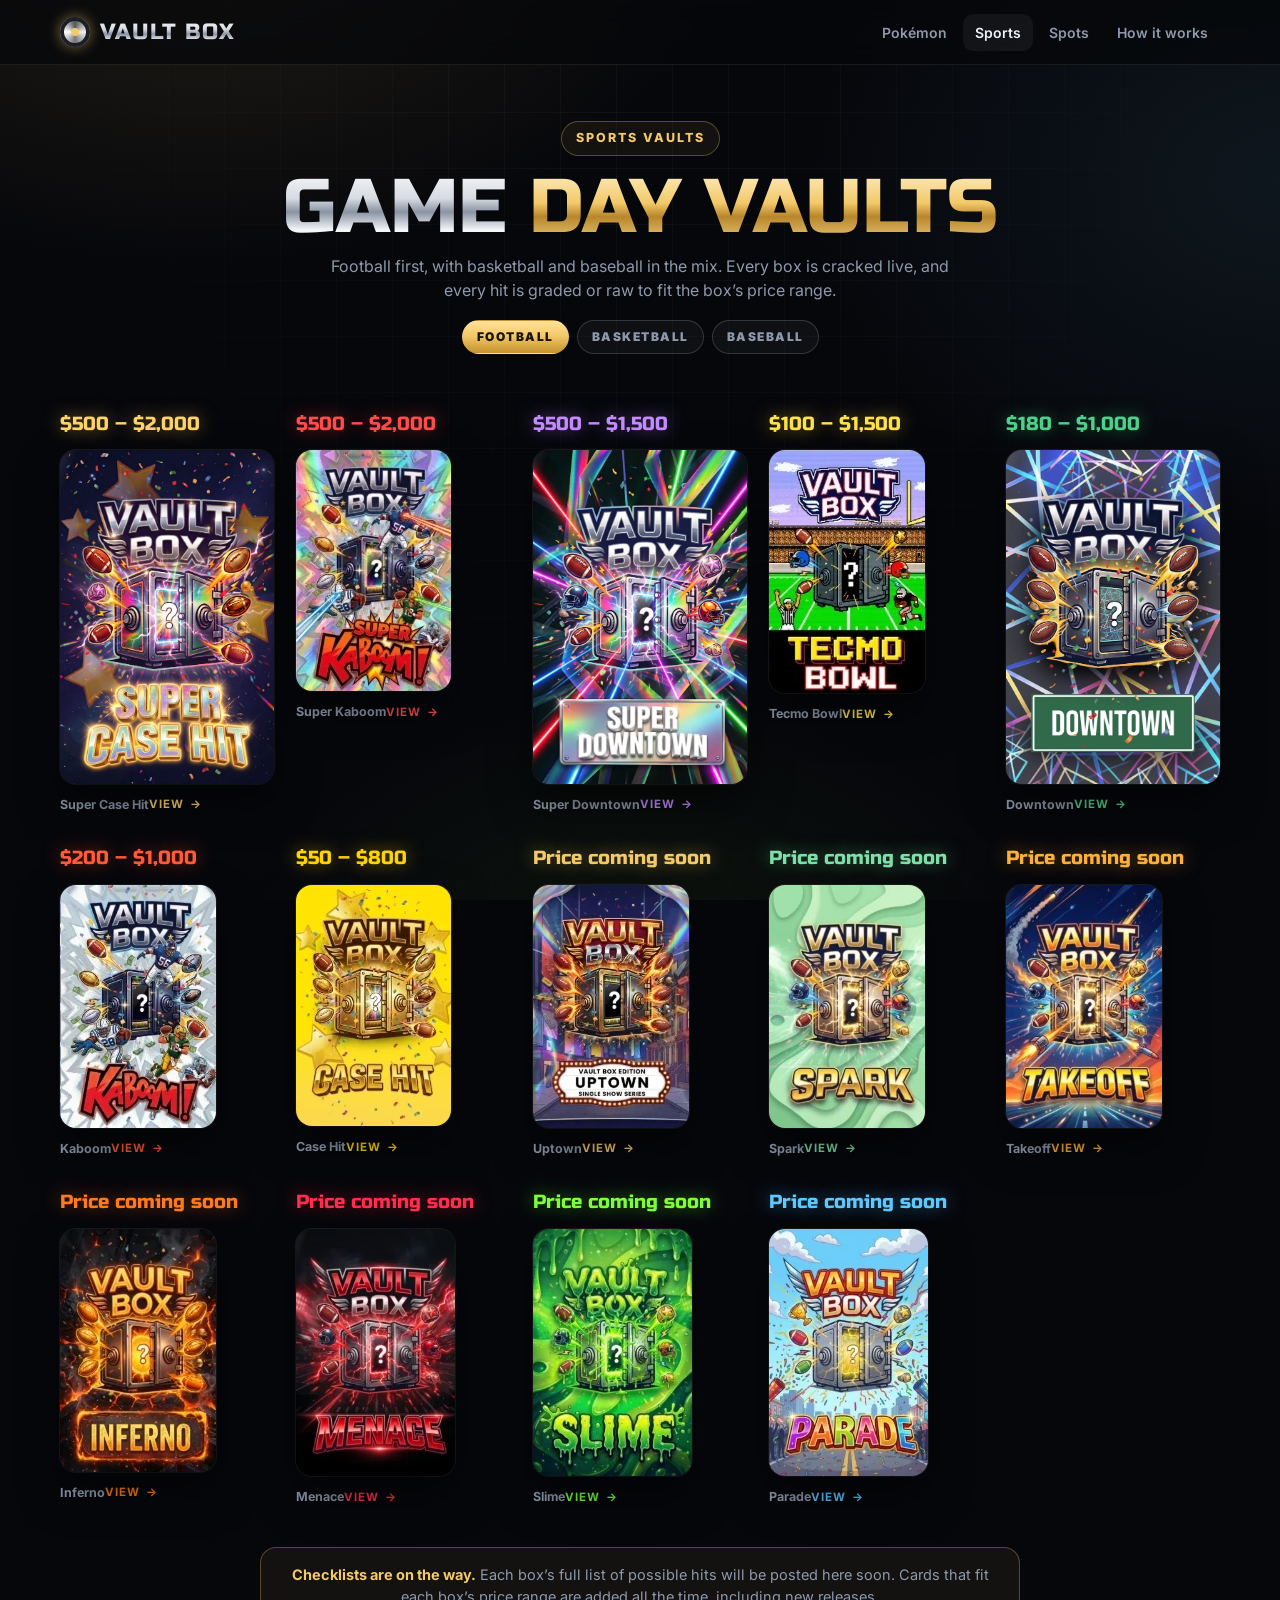
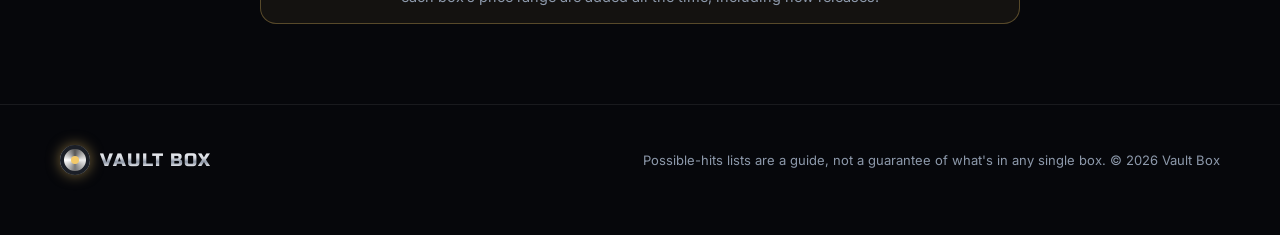
==== sports.html @ 97e17a76 "Add sports vaults page with 14 sports boxes New sports.html lists the football/basketball/baseball V" ====
<!DOCTYPE html>
<html lang="en">
<head>
  <meta charset="utf-8">
  <meta name="viewport" content="width=device-width, initial-scale=1">
  <title>Sports Vaults | Vault Box</title>
  <meta name="description" content="Vault Box sports repacks: football, basketball and baseball boxes with price ranges.">
  <meta name="theme-color" content="#06070b">
  <link rel="icon" href="assets/boxes/grail.webp">
  <link rel="preconnect" href="https://fonts.googleapis.com">
  <link rel="preconnect" href="https://fonts.gstatic.com" crossorigin>
  <link href="https://fonts.googleapis.com/css2?family=Inter:wght@400;600;700;800;900&family=Russo+One&display=swap" rel="stylesheet">
  <link rel="stylesheet" href="css/styles.css">
</head>
<body>
  <div class="bg-fx"></div>

  <header class="nav">
    <div class="wrap">
      <a class="logo" href="index.html"><span class="dial"></span><span class="metal">VAULT BOX</span></a>
      <nav>
        <a href="index.html#boxes">Pokémon</a>
        <a class="on" href="sports.html">Sports</a>
        <a href="spots.html">Spots</a>
        <a class="hide-sm" href="index.html#how">How it works</a>
      </nav>
    </div>
  </header>

  <main class="wrap">
    <div class="page-head">
      <span class="eyebrow">Sports vaults</span>
      <h1><span class="metal">GAME</span> <span class="gold">DAY VAULTS</span></h1>
      <p>Football first, with basketball and baseball in the mix. Every box is cracked live, and every hit is graded or raw to fit the box’s price range.</p>
      <div class="sport-chips" id="sport-chips"></div>
    </div>

    <div class="lineup sports-lineup" id="lineup"></div>

    <div class="spots-note" style="margin-top:40px"><b>Checklists are on the way.</b> Each box’s full list of possible hits will be posted here soon. Cards that fit each box’s price range are added all the time, including new releases.</div>
  </main>

  <footer>
    <div class="wrap">
      <a class="logo" href="index.html"><span class="dial"></span><span class="metal">VAULT BOX</span></a>
      <div>Possible-hits lists are a guide, not a guarantee of what's in any single box. © <span id="year"></span> Vault Box</div>
    </div>
  </footer>

  <!-- Box detail -->
  <div class="reveal" id="sbox"><div class="rv sbox-card" id="sbox-card"></div></div>

  <script src="data/config.js"></script>
  <script src="data/pulls.js"></script>
  <script src="data/sports.js"></script>
  <script src="js/sprites.js"></script>
  <script src="js/common.js"></script>
  <script src="js/sports.js"></script>
</body>
</html>
---- css/styles.css ----
:root {
  --bg: #06070b;
  --bg2: #0c0f16;
  --panel: #11151d;
  --panel2: #171c26;
  --line: rgba(255, 255, 255, 0.08);
  --line2: rgba(255, 255, 255, 0.16);
  --text: #eef2f7;
  --dim: #8d99ab;
  --gold: #f3c969;
  --gold2: #fff1c9;
  --accent: var(--gold);
  --accent2: var(--gold2);
  --glow: rgba(243, 201, 105, 0.5);
  --radius: 18px;
  --display: "Russo One", "Arial Black", Impact, sans-serif;
  --body: "Inter", -apple-system, BlinkMacSystemFont, "Segoe UI", Roboto, sans-serif;
}

* { box-sizing: border-box; }
html { scroll-behavior: smooth; }
html, body { margin: 0; padding: 0; }
body {
  font-family: var(--body);
  background: var(--bg);
  color: var(--text);
  line-height: 1.5;
  -webkit-font-smoothing: antialiased;
  overflow-x: hidden;
}
body.locked { overflow: hidden; }
a { color: inherit; }
img { max-width: 100%; display: block; }
button { font: inherit; color: inherit; }

/* ---------- background ---------- */
.bg-fx {
  position: fixed; inset: 0; z-index: -1; pointer-events: none;
  background:
    radial-gradient(900px 600px at 15% -10%, rgba(243, 201, 105, 0.12), transparent 60%),
    radial-gradient(800px 600px at 100% 20%, rgba(111, 208, 255, 0.08), transparent 60%),
    radial-gradient(700px 500px at 50% 110%, rgba(141, 255, 58, 0.06), transparent 60%),
    var(--bg);
}
.bg-fx::after {
  content: ""; position: absolute; inset: 0;
  background-image: linear-gradient(var(--line) 1px, transparent 1px), linear-gradient(90deg, var(--line) 1px, transparent 1px);
  background-size: 56px 56px;
  mask-image: radial-gradient(ellipse at 50% 0%, #000 0%, transparent 70%);
  -webkit-mask-image: radial-gradient(ellipse at 50% 0%, #000 0%, transparent 70%);
  opacity: 0.5;
}

.wrap { max-width: 1200px; margin: 0 auto; padding: 0 20px; }

/* ---------- nav ---------- */
.nav {
  position: sticky; top: 0; z-index: 50;
  backdrop-filter: blur(14px); -webkit-backdrop-filter: blur(14px);
  background: rgba(6, 7, 11, 0.72);
  border-bottom: 1px solid var(--line);
}
.nav .wrap { display: flex; align-items: center; gap: 18px; height: 64px; }
.logo {
  font-family: var(--display); font-size: 22px; letter-spacing: 1px; text-decoration: none;
  display: flex; align-items: center; gap: 10px;
}
.logo .dial {
  width: 30px; height: 30px; border-radius: 50%;
  background: conic-gradient(from 0deg, #555, #eee, #777, #fff, #555);
  box-shadow: inset 0 0 0 4px #1b1f27, 0 0 14px var(--glow);
  position: relative; animation: spin 12s linear infinite;
}
.logo .dial::after { content: ""; position: absolute; inset: 11px; border-radius: 50%; background: var(--gold); }
.metal {
  background: linear-gradient(180deg, #fff 0%, #d7dbe2 40%, #8a93a3 55%, #f5f7fa 75%, #b9c0cc 100%);
  -webkit-background-clip: text; background-clip: text; color: transparent;
}
.gold {
  background: linear-gradient(180deg, #fff6d8 0%, #f3c969 45%, #b8862b 60%, #ffe39a 100%);
  -webkit-background-clip: text; background-clip: text; color: transparent;
}
.nav nav { display: flex; gap: 4px; margin-left: auto; align-items: center; }
.nav nav a {
  text-decoration: none; color: var(--dim); font-weight: 600; font-size: 14px;
  padding: 8px 12px; border-radius: 10px; transition: 0.15s;
}
.nav nav a:hover, .nav nav a.on { color: var(--text); background: rgba(255, 255, 255, 0.05); }

.btn {
  display: inline-flex; align-items: center; gap: 8px; justify-content: center;
  padding: 12px 20px; border-radius: 12px; font-weight: 800; font-size: 14.5px;
  text-decoration: none; cursor: pointer; border: 1px solid var(--line2);
  background: rgba(255, 255, 255, 0.04); transition: transform 0.15s, box-shadow 0.2s, background 0.2s;
  letter-spacing: 0.3px;
}
.btn:hover { transform: translateY(-2px); background: rgba(255, 255, 255, 0.08); }
.btn.primary {
  background: linear-gradient(180deg, #ffe39a, #f3c969 45%, #c6922f);
  color: #1c1405; border-color: transparent;
  box-shadow: 0 8px 30px rgba(243, 201, 105, 0.35), inset 0 1px 0 rgba(255, 255, 255, 0.6);
}
.btn.primary:hover { box-shadow: 0 12px 40px rgba(243, 201, 105, 0.5), inset 0 1px 0 rgba(255, 255, 255, 0.6); }
.nav .btn { padding: 9px 14px; font-size: 13px; }

/* ---------- hero ---------- */
.hero { position: relative; padding: 80px 0 50px; text-align: center; overflow: hidden; }
.hero .ring {
  position: absolute; left: 50%; top: 50%; width: 760px; height: 760px; margin: -380px 0 0 -380px;
  border-radius: 50%; pointer-events: none; opacity: 0.35;
  background: repeating-conic-gradient(from 0deg, rgba(255, 255, 255, 0.14) 0deg 1deg, transparent 1deg 6deg);
  mask-image: radial-gradient(circle, transparent 54%, #000 55%, #000 62%, transparent 63%);
  -webkit-mask-image: radial-gradient(circle, transparent 54%, #000 55%, #000 62%, transparent 63%);
  animation: spin 60s linear infinite;
}
.hero .ring.r2 {
  width: 560px; height: 560px; margin: -280px 0 0 -280px; opacity: 0.25; animation-direction: reverse; animation-duration: 40s;
}
.eyebrow {
  display: inline-flex; gap: 8px; align-items: center; font-size: 12.5px; letter-spacing: 2px;
  text-transform: uppercase; color: var(--gold); font-weight: 800;
  border: 1px solid rgba(243, 201, 105, 0.3); padding: 7px 14px; border-radius: 999px;
  background: rgba(243, 201, 105, 0.06);
}
.eyebrow .live { width: 8px; height: 8px; border-radius: 50%; background: #ff3b5c; box-shadow: 0 0 10px #ff3b5c; animation: pulse 1.4s infinite; }
.hero h1 {
  font-family: var(--display); font-weight: 400; margin: 22px 0 12px;
  font-size: clamp(46px, 9vw, 112px); line-height: 0.95; letter-spacing: 1px;
  filter: drop-shadow(0 6px 30px rgba(243, 201, 105, 0.25));
}
.hero h1 span { display: block; }
.hero p.lead { color: var(--dim); font-size: clamp(15px, 2vw, 19px); max-width: 640px; margin: 0 auto 28px; }
.hero .ctas { display: flex; gap: 12px; justify-content: center; flex-wrap: wrap; }
.stats { display: flex; gap: 12px; justify-content: center; flex-wrap: wrap; margin-top: 40px; }
.stat {
  min-width: 150px; padding: 14px 18px; border-radius: 14px; background: rgba(255, 255, 255, 0.03);
  border: 1px solid var(--line);
}
.stat b { display: block; font-family: var(--display); font-size: 26px; font-weight: 400; }
.stat span { font-size: 12px; color: var(--dim); letter-spacing: 1px; text-transform: uppercase; font-weight: 700; }

/* ---------- ticker ---------- */
.ticker { border-block: 1px solid var(--line); background: rgba(255, 255, 255, 0.02); overflow: hidden; padding: 12px 0; }
.ticker .track { display: flex; gap: 34px; width: max-content; animation: scroll 80s linear infinite; }
.ticker:hover .track { animation-play-state: paused; }
.ticker .item { display: inline-flex; align-items: center; gap: 8px; white-space: nowrap; font-size: 13.5px; color: var(--dim); }
.ticker .item b { color: var(--text); }
.ticker .item i { font-style: normal; color: var(--gold); font-weight: 800; }
.ticker .item::before { content: "◆"; color: var(--gold); font-size: 9px; }

/* ---------- sections ---------- */
section.block { padding: 80px 0; }
.sec-head { text-align: center; margin-bottom: 40px; }
.sec-head h2 { font-family: var(--display); font-weight: 400; font-size: clamp(30px, 5vw, 50px); margin: 10px 0 8px; letter-spacing: 1px; }
.sec-head p { color: var(--dim); margin: 0 auto; max-width: 620px; }

/* ---------- box lineup ---------- */
.lineup { display: grid; grid-template-columns: repeat(5, 1fr); gap: 22px; perspective: 1200px; }
@media (max-width: 1100px) { .lineup { grid-template-columns: repeat(3, 1fr); } }
@media (max-width: 760px) { .lineup { grid-template-columns: repeat(2, 1fr); gap: 14px; } }
.box {
  --a: var(--gold); --b: var(--gold2); --g: var(--glow);
  position: relative; cursor: pointer; border: 0; padding: 0; background: none; text-align: left;
  display: flex; flex-direction: column; gap: 12px;
}
.box .price {
  font-family: var(--display); font-size: clamp(15px, 1.6vw, 19px); text-align: center; color: var(--b);
  text-shadow: 0 0 18px var(--g);
}
.box .art {
  position: relative; border-radius: 16px; overflow: hidden; aspect-ratio: 283 / 437;
  transform-style: preserve-3d; transition: transform 0.2s ease-out, box-shadow 0.3s;
  box-shadow: 0 20px 40px rgba(0, 0, 0, 0.5), 0 0 0 1px rgba(255, 255, 255, 0.08);
  background: #111;
}
.box .art img { width: 100%; height: 100%; object-fit: cover; }
.box .art .glare {
  position: absolute; inset: 0; pointer-events: none; opacity: 0; transition: opacity 0.3s;
  background: radial-gradient(circle at var(--mx, 50%) var(--my, 50%), rgba(255, 255, 255, 0.45), transparent 45%);
  mix-blend-mode: overlay;
}
.box .art .foil {
  position: absolute; inset: 0; pointer-events: none; opacity: 0; transition: opacity 0.3s;
  background: linear-gradient(115deg, transparent 30%, rgba(255, 0, 170, 0.18) 42%, rgba(0, 255, 255, 0.18) 50%, rgba(255, 255, 0, 0.18) 58%, transparent 70%);
  background-size: 250% 250%; background-position: var(--fx, 50%) var(--fy, 50%);
  mix-blend-mode: color-dodge;
}
.box:hover .art, .box:focus-visible .art { box-shadow: 0 30px 60px rgba(0, 0, 0, 0.6), 0 0 50px var(--g), 0 0 0 1px var(--a); }
.box:hover .glare, .box:hover .foil { opacity: 1; }
.box:focus-visible { outline: none; }
.box .meta { display: flex; justify-content: space-between; align-items: center; font-size: 12.5px; color: var(--dim); font-weight: 700; }
.box .open {
  color: var(--a); letter-spacing: 1px; text-transform: uppercase; font-size: 11.5px;
  display: inline-flex; gap: 6px; align-items: center;
}
.box .open::after { content: "→"; transition: transform 0.2s; }
.box:hover .open::after { transform: translateX(4px); }
.box.soon { cursor: default; }
.box.soon .art img { filter: grayscale(0.7) brightness(0.45) blur(1.5px); }
.box.soon .lock {
  position: absolute; inset: 0; display: grid; place-items: center; text-align: center; z-index: 2;
}
.box.soon .lock div {
  font-family: var(--display); font-size: 16px; letter-spacing: 2px; color: var(--b);
  background: rgba(0, 0, 0, 0.6); border: 1px solid var(--line2); padding: 10px 16px; border-radius: 12px;
}
.box.soon .lock svg { width: 34px; height: 34px; margin: 0 auto 8px; display: block; }
.box .shine-bar {
  position: absolute; left: -60%; top: 0; width: 40%; height: 100%; transform: skewX(-20deg);
  background: linear-gradient(90deg, transparent, rgba(255, 255, 255, 0.25), transparent);
  animation: shine 5s ease-in-out infinite; pointer-events: none;
}
.box:nth-child(2) .shine-bar { animation-delay: 1s; }
.box:nth-child(3) .shine-bar { animation-delay: 2s; }
.box:nth-child(4) .shine-bar { animation-delay: 3s; }

/* ---------- how it works ---------- */
.steps { display: grid; grid-template-columns: repeat(4, 1fr); gap: 16px; counter-reset: step; }
@media (max-width: 900px) { .steps { grid-template-columns: repeat(2, 1fr); } }
@media (max-width: 520px) { .steps { grid-template-columns: 1fr; } }
.step {
  background: linear-gradient(180deg, var(--panel2), var(--panel)); border: 1px solid var(--line);
  border-radius: var(--radius); padding: 22px; position: relative; overflow: hidden;
}
.step::before {
  counter-increment: step; content: counter(step, decimal-leading-zero);
  font-family: var(--display); font-size: 54px; position: absolute; right: 14px; top: 2px;
  color: rgba(255, 255, 255, 0.05);
}
.step .ico { width: 42px; height: 42px; border-radius: 12px; display: grid; place-items: center; background: rgba(243, 201, 105, 0.1); color: var(--gold); margin-bottom: 14px; }
.step h3 { margin: 0 0 6px; font-size: 17px; }
.step p { margin: 0; color: var(--dim); font-size: 14px; }

/* ---------- condition ---------- */
.cond { display: grid; grid-template-columns: 1fr 1fr; gap: 18px; }
@media (max-width: 760px) { .cond { grid-template-columns: 1fr; } }
.cond-card {
  border-radius: 22px; padding: 28px; border: 1px solid var(--line); position: relative; overflow: hidden;
  background: var(--panel); display: grid; grid-template-columns: 120px 1fr; gap: 22px; align-items: center;
}
@media (max-width: 460px) { .cond-card { grid-template-columns: 1fr; } }
.cond-card h3 { margin: 0 0 6px; font-family: var(--display); font-weight: 400; font-size: 26px; letter-spacing: 0.5px; }
.cond-card p { margin: 0 0 12px; color: var(--dim); font-size: 14.5px; }
.chips { display: flex; gap: 6px; flex-wrap: wrap; }
.chip {
  font-size: 11.5px; font-weight: 800; letter-spacing: 1px; padding: 5px 10px; border-radius: 999px;
  border: 1px solid var(--line2); background: rgba(255, 255, 255, 0.04);
}
.raw-card {
  width: 100px; aspect-ratio: 63 / 88; border-radius: 8px; margin: 0 auto;
  background: linear-gradient(135deg, #ffe38a, #f39c33 40%, #d64d8a 70%, #5f7cff);
  box-shadow: 0 0 0 4px #f1d27a, 0 14px 30px rgba(0, 0, 0, 0.5); position: relative; transform: rotate(-6deg);
  animation: float 5s ease-in-out infinite;
}
.raw-card::after { content: ""; position: absolute; inset: 10px 10px 40%; border-radius: 4px; background: rgba(255, 255, 255, 0.25); }
.slab {
  width: 110px; border-radius: 10px; padding: 8px; margin: 0 auto;
  background: linear-gradient(180deg, rgba(255, 255, 255, 0.22), rgba(255, 255, 255, 0.06));
  border: 1px solid rgba(255, 255, 255, 0.35); box-shadow: 0 14px 30px rgba(0, 0, 0, 0.5);
  transform: rotate(5deg); animation: float 5s ease-in-out infinite reverse;
}
.slab .label { background: #d8272f; color: #fff; font-size: 8px; font-weight: 900; padding: 5px 6px; border-radius: 3px; display: flex; justify-content: space-between; margin-bottom: 6px; }
.slab .label b { font-size: 12px; }
.slab .inner { aspect-ratio: 63 / 88; border-radius: 4px; background: linear-gradient(135deg, #7ad6ff, #5a5fff 45%, #b04dff 70%, #ffcf5a); }

/* ---------- finder ---------- */
.finder { max-width: 820px; margin: 0 auto; }
.search {
  display: flex; align-items: center; gap: 10px; padding: 0 16px; border-radius: 14px;
  border: 1px solid var(--line2); background: var(--panel); transition: 0.2s;
}
.search:focus-within { border-color: var(--accent); box-shadow: 0 0 0 4px color-mix(in srgb, var(--accent) 18%, transparent); }
.search svg { flex: none; color: var(--dim); }
.search input {
  flex: 1; background: none; border: 0; outline: 0; color: var(--text); font: inherit; font-size: 16px; padding: 14px 0; min-width: 0;
}
.finder-results { margin-top: 14px; display: grid; gap: 10px; }
.fr {
  display: grid; grid-template-columns: 56px 1fr; gap: 14px; align-items: center;
  background: var(--panel); border: 1px solid var(--line); border-radius: 14px; padding: 12px 14px;
}
.fr img { width: 56px; height: 56px; object-fit: contain; }
.fr h4 { margin: 0 0 6px; font-size: 16px; }
.fr .where { display: flex; gap: 6px; flex-wrap: wrap; }
.fr .where button {
  cursor: pointer; font-size: 12.5px; font-weight: 700; padding: 5px 10px; border-radius: 9px;
  border: 1px solid var(--line2); background: rgba(255, 255, 255, 0.04); transition: 0.15s;
}
.fr .where button:hover { border-color: var(--c); color: var(--c); }
.fr .where button b { color: var(--c); }
.muted { color: var(--dim); font-size: 14px; text-align: center; padding: 10px; }

/* ---------- vault overlay ---------- */
.vault {
  --a: var(--gold); --b: var(--gold2); --g: var(--glow); --vbg: #111;
  position: fixed; inset: 0; z-index: 100; display: none;
  background: radial-gradient(1000px 700px at 20% 0%, color-mix(in srgb, var(--a) 16%, transparent), transparent 60%), var(--vbg);
}
.vault.on { display: block; }
.vault .doors { position: fixed; inset: 0; z-index: 5; pointer-events: none; display: flex; }
.vault .door {
  flex: 1; background:
    repeating-linear-gradient(90deg, rgba(255, 255, 255, 0.03) 0 2px, transparent 2px 8px),
    linear-gradient(180deg, #3a3f49, #1d2027 50%, #2b2f37);
  border: 1px solid rgba(255, 255, 255, 0.1); position: relative;
  transition: transform 0.9s cubic-bezier(0.7, 0, 0.2, 1) 0.45s;
}
.vault .door.l { border-right: 2px solid #0b0c10; }
.vault .door.r { border-left: 2px solid #0b0c10; }
.vault .wheel {
  position: fixed; left: 50%; top: 50%; width: 180px; height: 180px; margin: -90px 0 0 -90px; z-index: 6;
  border-radius: 50%; pointer-events: none;
  background: radial-gradient(circle, var(--a) 0 18%, #2a2e36 19% 40%, transparent 41%),
    conic-gradient(from 0deg, #9aa2ae, #e6e9ee, #6d7480, #e6e9ee, #9aa2ae, #e6e9ee, #6d7480, #e6e9ee, #9aa2ae);
  box-shadow: 0 0 0 10px #2a2e36, 0 0 60px var(--g), inset 0 0 20px rgba(0, 0, 0, 0.6);
  transition: transform 0.6s ease-in, opacity 0.3s ease 0.55s;
}
.vault.opening .wheel { transform: rotate(540deg) scale(0.9); opacity: 0; }
.vault.opening .door.l { transform: translateX(-102%); }
.vault.opening .door.r { transform: translateX(102%); }
.vault.opened .doors, .vault.opened .wheel { display: none; }

.vault .scroller { position: absolute; inset: 0; overflow-y: auto; overscroll-behavior: contain; }
.vault .v-top {
  position: sticky; top: 0; z-index: 3; display: flex; align-items: center; gap: 12px;
  padding: 12px 20px; background: color-mix(in srgb, var(--vbg) 80%, transparent);
  backdrop-filter: blur(12px); -webkit-backdrop-filter: blur(12px); border-bottom: 1px solid var(--line);
}
.vault .v-top .ed { font-family: var(--display); letter-spacing: 1px; font-size: 18px; color: var(--b); }
.vault .v-top .switch { display: flex; gap: 6px; margin-left: auto; flex-wrap: wrap; }
.vault .v-top .switch button {
  cursor: pointer; padding: 7px 12px; border-radius: 999px; border: 1px solid var(--line2); background: transparent;
  font-size: 12.5px; font-weight: 800; letter-spacing: 0.5px; color: var(--dim);
}
.vault .v-top .switch button.on { background: var(--a); border-color: var(--a); color: #0a0a0a; }
.icon-btn {
  cursor: pointer; width: 40px; height: 40px; flex: none; border-radius: 12px; border: 1px solid var(--line2);
  background: rgba(255, 255, 255, 0.05); display: grid; place-items: center;
}
.icon-btn:hover { background: rgba(255, 255, 255, 0.1); }

.v-hero { display: grid; grid-template-columns: 260px 1fr; gap: 34px; align-items: center; padding: 34px 0 20px; }
@media (max-width: 760px) { .v-hero { grid-template-columns: 1fr; text-align: center; gap: 18px; } .v-hero .v-art { max-width: 200px; margin: 0 auto; } }
.v-art { border-radius: 16px; overflow: hidden; box-shadow: 0 0 60px var(--g), 0 20px 40px rgba(0, 0, 0, 0.5); animation: float 6s ease-in-out infinite; }
.v-hero h2 { font-family: var(--display); font-weight: 400; margin: 0; font-size: clamp(38px, 6vw, 68px); line-height: 1; color: var(--b); text-shadow: 0 0 40px var(--g); letter-spacing: 1px; }
.v-hero .rng { font-family: var(--display); font-size: clamp(20px, 3vw, 30px); margin: 10px 0; color: var(--a); }
.v-hero .rng small { font-family: var(--body); font-size: 12px; color: var(--dim); letter-spacing: 1.5px; text-transform: uppercase; font-weight: 800; display: block; }
.v-hero p { color: var(--dim); margin: 0 0 16px; }
.v-facts { display: flex; gap: 8px; flex-wrap: wrap; }
@media (max-width: 760px) { .v-facts { justify-content: center; } }
.v-facts span { font-size: 12.5px; font-weight: 700; padding: 7px 12px; border-radius: 10px; background: rgba(255, 255, 255, 0.05); border: 1px solid var(--line); }
.v-facts span b { color: var(--a); }
.v-actions { display: flex; gap: 10px; flex-wrap: wrap; margin-top: 18px; }
@media (max-width: 760px) { .v-actions { justify-content: center; } }
.btn.accent { background: var(--a); color: #0b0b0b; border-color: transparent; box-shadow: 0 8px 30px var(--g); }

.v-body { display: grid; grid-template-columns: 300px 1fr; gap: 22px; padding-bottom: 80px; align-items: start; }
@media (max-width: 900px) { .v-body { grid-template-columns: 1fr; } }
.spot-rail { position: sticky; top: 80px; background: var(--panel); border: 1px solid var(--line); border-radius: var(--radius); padding: 12px; max-height: calc(100vh - 100px); overflow-y: auto; }
@media (max-width: 900px) {
  .spot-rail { position: static; max-height: none; display: flex; overflow-x: auto; gap: 8px; padding: 10px; scroll-snap-type: x mandatory; }
  .spot-rail h4 { display: none; }
}
.spot-rail h4 { margin: 4px 6px 10px; font-size: 11.5px; letter-spacing: 1.5px; text-transform: uppercase; color: var(--dim); }
.sp {
  width: 100%; cursor: pointer; display: grid; grid-template-columns: 34px 1fr auto; gap: 10px; align-items: center;
  padding: 8px 10px; border-radius: 12px; border: 1px solid transparent; background: none; text-align: left; transition: 0.15s;
}
@media (max-width: 900px) { .sp { width: auto; min-width: 180px; scroll-snap-align: start; border-color: var(--line); } }
.sp:hover { background: rgba(255, 255, 255, 0.04); }
.sp.on { background: color-mix(in srgb, var(--a) 14%, transparent); border-color: color-mix(in srgb, var(--a) 60%, transparent); }
.sp .n { font-family: var(--display); font-size: 13px; color: var(--a); width: 34px; height: 34px; border-radius: 10px; display: grid; place-items: center; background: rgba(255, 255, 255, 0.05); }
.sp .t { font-size: 13px; font-weight: 700; line-height: 1.25; overflow: hidden; display: -webkit-box; -webkit-line-clamp: 2; -webkit-box-orient: vertical; }
.sp .c { font-size: 11px; color: var(--dim); font-weight: 700; }

.checklist { min-width: 0; }
.cl-head { background: var(--panel); border: 1px solid var(--line); border-radius: var(--radius); padding: 20px; margin-bottom: 14px; position: relative; overflow: hidden; }
.cl-head .sprites { display: flex; margin-bottom: 8px; }
.cl-head .sprites img { width: 76px; height: 76px; object-fit: contain; margin-right: -14px; filter: drop-shadow(0 6px 12px rgba(0, 0, 0, 0.5)); animation: pop 0.4s both; }
.cl-head h3 { margin: 0; font-family: var(--display); font-weight: 400; font-size: clamp(22px, 3vw, 30px); }
.cl-head h3 small { font-family: var(--body); font-size: 13px; color: var(--a); font-weight: 800; letter-spacing: 1.5px; display: block; text-transform: uppercase; }
.cl-head .counts { margin-top: 8px; color: var(--dim); font-size: 13px; }
.cl-tools { display: flex; gap: 10px; flex-wrap: wrap; align-items: center; margin-bottom: 14px; }
.cl-tools .search { flex: 1; min-width: 200px; }
.cl-tools .search input { padding: 11px 0; font-size: 14.5px; }
.seg { display: flex; background: var(--panel); border: 1px solid var(--line); border-radius: 12px; padding: 4px; gap: 2px; flex-wrap: wrap; }
.seg button { cursor: pointer; border: 0; background: none; padding: 8px 12px; border-radius: 9px; font-size: 12.5px; font-weight: 800; color: var(--dim); }
.seg button.on { background: rgba(255, 255, 255, 0.09); color: var(--text); }
.seg button .k { opacity: 0.6; margin-left: 4px; font-weight: 700; }

.group { margin-bottom: 18px; }
.group h5 { display: flex; align-items: center; gap: 10px; margin: 0 0 10px; font-size: 15px; }
.group h5 img { width: 34px; height: 34px; object-fit: contain; }
.group h5 span { font-size: 11px; color: var(--dim); letter-spacing: 1px; text-transform: uppercase; }
.cards { display: grid; grid-template-columns: repeat(auto-fill, minmax(210px, 1fr)); gap: 8px; }
.pc {
  position: relative; border-radius: 12px; padding: 10px 12px; background: var(--panel2); border: 1px solid var(--line);
  display: grid; gap: 2px; overflow: hidden; transition: transform 0.15s, border-color 0.15s;
  animation: rise 0.35s both;
}
.pc:hover { transform: translateY(-2px); border-color: var(--line2); }
.pc .nm { font-weight: 700; font-size: 13.5px; }
.pc .st { font-size: 12px; color: var(--dim); }
.pc .no { position: absolute; right: 10px; top: 9px; font-weight: 800; font-size: 12px; color: var(--a); font-variant-numeric: tabular-nums; }
.pc .nm { padding-right: 58px; }
.pc .rar { font-size: 10.5px; letter-spacing: 0.6px; text-transform: uppercase; font-weight: 800; color: var(--dim); margin-top: 4px; }
.pc.a {
  border-color: color-mix(in srgb, var(--a) 45%, transparent);
  background: linear-gradient(135deg, color-mix(in srgb, var(--a) 12%, var(--panel2)), var(--panel2) 60%);
}
.pc.a::after {
  content: ""; position: absolute; inset: 0; pointer-events: none;
  background: linear-gradient(115deg, transparent 35%, rgba(255, 255, 255, 0.08) 50%, transparent 65%);
  background-size: 300% 100%; animation: sheen 4s linear infinite;
}
.pc.a .rar { color: var(--a); }
.pc.p { border-style: dashed; }
.pc.p .rar { color: #c9a2ff; }
.legend { display: flex; gap: 14px; flex-wrap: wrap; font-size: 12px; color: var(--dim); margin: 0 0 12px; }
.legend i { display: inline-block; width: 12px; height: 12px; border-radius: 4px; vertical-align: -2px; margin-right: 5px; border: 1px solid var(--line2); }
.legend i.a { border-color: var(--a); background: color-mix(in srgb, var(--a) 25%, transparent); }
.legend i.p { border-style: dashed; border-color: #c9a2ff; }
.empty { text-align: center; color: var(--dim); padding: 40px 10px; }
.note {
  font-size: 13px; color: var(--dim); background: rgba(255, 255, 255, 0.03); border: 1px solid var(--line);
  border-left: 3px solid var(--a); border-radius: 12px; padding: 12px 14px; margin-top: 18px;
}
.note b { color: var(--text); }

/* ---------- crack reveal ---------- */
.reveal { position: fixed; inset: 0; z-index: 200; display: none; place-items: center; background: rgba(0, 0, 0, 0.8); backdrop-filter: blur(6px); -webkit-backdrop-filter: blur(6px); padding: 20px; }
.reveal.on { display: grid; }
.reveal .rv {
  width: min(360px, 100%); border-radius: 22px; padding: 26px; text-align: center; position: relative; overflow: hidden;
  background: linear-gradient(180deg, var(--panel2), var(--panel)); border: 1px solid var(--a);
  box-shadow: 0 0 80px var(--g); animation: flip 0.8s cubic-bezier(0.2, 0.8, 0.2, 1.2) both;
}
.reveal .rv::before {
  content: ""; position: absolute; inset: -50%; pointer-events: none;
  background: conic-gradient(from 0deg, transparent, var(--g), transparent 30%); animation: spin 4s linear infinite; opacity: 0.6;
}
.reveal .rv > * { position: relative; }
.reveal .rv img { width: 150px; height: 150px; object-fit: contain; margin: 0 auto; filter: drop-shadow(0 10px 20px rgba(0, 0, 0, 0.6)); }
.reveal .rv .lbl { font-size: 11px; letter-spacing: 2px; text-transform: uppercase; color: var(--a); font-weight: 900; }
.reveal .rv h3 { margin: 6px 0 4px; font-family: var(--display); font-weight: 400; font-size: 26px; }
.reveal .rv p { margin: 0 0 4px; color: var(--dim); font-size: 13.5px; }
.reveal .rv .fine { font-size: 11px; margin-top: 14px; opacity: 0.7; }
.reveal .rv .btns { display: flex; gap: 8px; justify-content: center; margin-top: 16px; flex-wrap: wrap; }
.spark-burst { position: fixed; pointer-events: none; z-index: 210; width: 8px; height: 8px; border-radius: 50%; background: var(--a); box-shadow: 0 0 10px var(--a); animation: burst 0.9s ease-out forwards; }

/* ---------- spots page ---------- */
.page-head { padding: 56px 0 26px; text-align: center; }
.page-head h1 { font-family: var(--display); font-weight: 400; font-size: clamp(38px, 7vw, 76px); margin: 14px 0 8px; line-height: 1; }
.page-head p { color: var(--dim); max-width: 640px; margin: 0 auto; }

.box-pick { display: flex; gap: 10px; justify-content: center; flex-wrap: wrap; margin: 26px 0 20px; }
.bp {
  --a: var(--gold); cursor: pointer; display: flex; align-items: center; gap: 10px; padding: 6px 16px 6px 6px;
  border-radius: 16px; border: 1px solid var(--line2); background: var(--panel); transition: 0.2s; text-align: left;
}
.bp:hover { transform: translateY(-2px); border-color: var(--a); }
.bp img { width: 34px; height: 50px; object-fit: cover; border-radius: 7px; }
.bp .all { width: 34px; height: 50px; border-radius: 7px; display: grid; place-items: center; background: rgba(255, 255, 255, 0.06); color: var(--gold); font-family: var(--display); font-size: 12px; }
.bp b { display: block; font-size: 14px; }
.bp span { font-size: 11.5px; color: var(--dim); font-weight: 700; }
.bp.on { border-color: var(--a); background: color-mix(in srgb, var(--a) 14%, var(--panel)); box-shadow: 0 0 28px color-mix(in srgb, var(--a) 35%, transparent); }
.pick-note { text-align: center; color: var(--dim); font-size: 14px; margin: -4px 0 20px; min-height: 21px; }
.pick-note b { color: var(--a, var(--gold)); }

.board-filter { max-width: 560px; margin: 0 auto 26px; }
.board-filter .search input { padding: 12px 0; font-size: 15px; }
.board { display: grid; grid-template-columns: repeat(auto-fill, minmax(270px, 1fr)); gap: 16px; padding-bottom: 80px; }

.sc {
  --c1: #f3c969; --c2: #b8862b; position: relative; display: flex; flex-direction: column; text-decoration: none;
  border-radius: 22px; overflow: hidden; min-height: 330px; isolation: isolate;
  background: linear-gradient(160deg, color-mix(in srgb, var(--c1) 30%, #0d1017), #0d1017 55%, color-mix(in srgb, var(--c2) 22%, #0d1017));
  border: 1px solid color-mix(in srgb, var(--c1) 35%, transparent);
  box-shadow: 0 16px 40px rgba(0, 0, 0, 0.45); animation: rise 0.45s both;
  transition: transform 0.25s cubic-bezier(0.2, 0.8, 0.2, 1), box-shadow 0.25s, border-color 0.25s;
}
.sc:hover { transform: translateY(-6px); border-color: var(--c1); box-shadow: 0 24px 50px rgba(0, 0, 0, 0.55), 0 0 40px color-mix(in srgb, var(--c1) 40%, transparent); }
.sc::before {
  content: ""; position: absolute; inset: 0; z-index: -1; opacity: 0.55;
  background: radial-gradient(circle at 50% 38%, color-mix(in srgb, var(--c1) 55%, transparent), transparent 55%);
}
.sc::after {
  content: ""; position: absolute; inset: 0; z-index: -1; pointer-events: none; opacity: 0.35;
  background: repeating-conic-gradient(from 0deg at 50% 38%, rgba(255, 255, 255, 0.07) 0deg 6deg, transparent 6deg 18deg);
  mask-image: radial-gradient(circle at 50% 38%, #000, transparent 60%); -webkit-mask-image: radial-gradient(circle at 50% 38%, #000, transparent 60%);
  transition: transform 1.5s;
}
.sc:hover::after { transform: rotate(30deg); }
.sc .bignum {
  position: absolute; right: 12px; top: -8px; font-family: var(--display); font-size: 96px; line-height: 1;
  color: transparent; -webkit-text-stroke: 1.5px color-mix(in srgb, var(--c1) 45%, transparent); z-index: -1; opacity: 0.7;
}
.sc .head { display: flex; align-items: center; justify-content: space-between; padding: 14px 16px 0; }
.sc .tag { font-size: 11px; font-weight: 900; letter-spacing: 2px; text-transform: uppercase; color: var(--c1); background: rgba(0, 0, 0, 0.35); padding: 6px 10px; border-radius: 999px; border: 1px solid color-mix(in srgb, var(--c1) 40%, transparent); }
.sc .stage { flex: 1; display: flex; align-items: center; justify-content: center; padding: 10px 14px; min-height: 150px; }
.sc .stage .mons { display: flex; align-items: flex-end; justify-content: center; flex-wrap: wrap; }
.sc .stage img { object-fit: contain; filter: drop-shadow(0 10px 14px rgba(0, 0, 0, 0.55)); transition: transform 0.35s cubic-bezier(0.2, 0.8, 0.2, 1.4); }
.sc .stage img.lead { width: 130px; height: 130px; z-index: 2; }
.sc .stage img.side { width: 70px; height: 70px; margin: 0 -8px; opacity: 0.95; }
.sc.many .stage img.lead { width: 104px; height: 104px; }
.sc.many .stage img.side { width: 54px; height: 54px; margin: 0 -6px; }
.sc:hover .stage img.lead { transform: translateY(-8px) scale(1.06); }
.sc:hover .stage img.side { transform: translateY(-4px); }
.sc .stage .trainer { width: 110px; height: 150px; border-radius: 12px; display: grid; place-items: center; color: #1c1405; transform: rotate(-5deg);
  background: linear-gradient(135deg, #fff6d8, #f3c969 45%, #b8862b); box-shadow: 0 16px 30px rgba(0, 0, 0, 0.5), inset 0 0 0 5px rgba(255, 255, 255, 0.4); }
.sc .stage .trainer svg { width: 44px; height: 44px; }
.sc .body { padding: 0 16px 16px; display: grid; gap: 10px; }
.sc h3 { margin: 0; font-family: var(--display); font-weight: 400; font-size: 22px; letter-spacing: 0.5px; }
.sc .mon-chips { display: flex; flex-wrap: wrap; gap: 5px; }
.sc .mon-chips span { font-size: 12px; font-weight: 700; padding: 4px 9px; border-radius: 999px; background: rgba(255, 255, 255, 0.07); border: 1px solid rgba(255, 255, 255, 0.1); }
.sc .foot { display: flex; align-items: center; gap: 8px; justify-content: space-between; padding-top: 10px; border-top: 1px solid rgba(255, 255, 255, 0.08); }
.sc .in { display: flex; gap: 4px; flex-wrap: wrap; }
.sc .in i { font-style: normal; font-size: 10.5px; font-weight: 900; letter-spacing: 0.8px; text-transform: uppercase; padding: 4px 7px; border-radius: 6px; color: #0b0b0b; background: var(--e); }
.sc .go { font-size: 12px; font-weight: 800; color: var(--c1); white-space: nowrap; }
.sc .go::after { content: " →"; display: inline-block; transition: transform 0.2s; }
.sc:hover .go::after { transform: translateX(4px); }

/* ---------- footer ---------- */
footer { border-top: 1px solid var(--line); padding: 40px 0 60px; color: var(--dim); font-size: 13px; }
footer .wrap { display: flex; gap: 20px; justify-content: space-between; flex-wrap: wrap; align-items: center; }
footer .logo { font-size: 18px; }

/* ---------- motion ---------- */
@keyframes spin { to { transform: rotate(360deg); } }
@keyframes pulse { 50% { opacity: 0.35; } }
@keyframes scroll { to { transform: translateX(-50%); } }
@keyframes float { 50% { translate: 0 -8px; } }
@keyframes shine { 0%, 60% { left: -60%; } 100% { left: 130%; } }
@keyframes sheen { from { background-position: 100% 0; } to { background-position: -200% 0; } }
@keyframes rise { from { opacity: 0; transform: translateY(8px); } }
@keyframes pop { from { opacity: 0; transform: scale(0.6) translateY(10px); } }
@keyframes flip { from { opacity: 0; transform: perspective(800px) rotateY(180deg) scale(0.6); } }
@keyframes burst { to { transform: translate(var(--dx), var(--dy)) scale(0); opacity: 0; } }
.reveal-up { opacity: 0; transform: translateY(24px); transition: opacity 0.7s, transform 0.7s; }
.reveal-up.in { opacity: 1; transform: none; }

@media (max-width: 760px) {
  .nav nav a.hide-sm { display: none; }
  .hero { padding: 56px 0 36px; }
  section.block { padding: 56px 0; }
}
@media (prefers-reduced-motion: reduce) {
  *, *::before, *::after { animation-duration: 0.01ms !important; animation-iteration-count: 1 !important; transition-duration: 0.01ms !important; }
  .reveal-up { opacity: 1; transform: none; }
}

@media (max-width: 640px) {
  .vault .v-top { padding: 10px 12px; }
  .vault .v-top .ed { display: none; }
  .vault .v-top .switch { flex-wrap: nowrap; overflow-x: auto; scrollbar-width: none; }
  .vault .v-top .switch::-webkit-scrollbar { display: none; }
  .vault .v-top .switch button { flex: none; }
  .cards { grid-template-columns: 1fr 1fr; }
  .pc { padding: 9px 10px; }
  .pc .no { position: static; order: -1; font-size: 11px; }
  .pc .nm { padding-right: 0; font-size: 13px; }
}

.sc .foot { flex-direction: column; align-items: flex-start; }
@media (max-width: 640px) {
  .box-pick { display: grid; grid-template-columns: 1fr 1fr; gap: 8px; }
  .bp { padding-right: 10px; }
  .bp:first-child { grid-column: 1 / -1; justify-self: center; }
  .bp span { font-size: 10.5px; }
}

/* box rules shown when a vault is opened */
.v-rules { list-style: none; margin: 16px 0 0; padding: 14px 16px; display: grid; gap: 8px; max-width: 620px;
  background: rgba(0, 0, 0, 0.25); border: 1px solid color-mix(in srgb, var(--a) 35%, transparent); border-radius: 14px; text-align: left; }
.v-rules li { position: relative; padding-left: 18px; font-size: 13.5px; color: var(--dim); line-height: 1.45; }
.v-rules li::before { content: "✦"; position: absolute; left: 0; top: 0; color: var(--a); font-size: 11px; }
.v-rules li b { color: var(--text); }
@media (max-width: 760px) { .v-rules { margin-left: auto; margin-right: auto; } }
.spot-rail h4 span { text-transform: none; letter-spacing: 0; font-weight: 600; }
.sp .c { white-space: nowrap; }
.spots-note { margin: -50px auto 80px; max-width: 760px; text-align: center; padding: 16px 20px; border-radius: 16px;
  background: rgba(243, 201, 105, 0.06); border: 1px solid rgba(243, 201, 105, 0.3); color: var(--dim); font-size: 14.5px; }
.spots-note b { color: var(--gold); }

/* ---------- sports page ---------- */
.sport-chips { display: flex; gap: 8px; justify-content: center; flex-wrap: wrap; margin-top: 18px; }
.sport-chip { font-size: 12px; font-weight: 900; letter-spacing: 1.5px; text-transform: uppercase; padding: 7px 14px;
  border-radius: 999px; border: 1px solid var(--line2); background: rgba(255,255,255,.04); color: var(--dim); }
.sport-chip.main { color: #1c1405; background: linear-gradient(180deg, #ffe39a, #f3c969 45%, #c6922f); border-color: transparent; }
.sports-lineup { margin-top: 30px; row-gap: 30px; }
.sports-lineup .box .art { aspect-ratio: 9 / 14; }
.sbox-card { width: min(440px, 100%) !important; max-height: calc(100vh - 40px); overflow-y: auto; padding: 22px !important; }
.sbox-card .sbox-art { width: 190px !important; height: auto !important; aspect-ratio: 9 / 14; object-fit: cover; border-radius: 12px;
  margin: 0 auto 14px !important; box-shadow: 0 0 40px var(--g), 0 12px 30px rgba(0,0,0,.5); filter: none !important; }
.sbox-card .sbox-price { font-family: var(--display); font-size: 22px; color: var(--a) !important; margin: 2px 0 6px !important; }
.sbox-card .v-rules { margin-top: 12px; }
.sbox-x { position: absolute !important; top: 12px; right: 12px; z-index: 2; width: 34px; height: 34px; }
.sports-promo { display: grid; grid-template-columns: 1fr auto; gap: 24px; align-items: center; padding: 26px 28px; border-radius: 22px;
  border: 1px solid rgba(243,201,105,.3); background: linear-gradient(120deg, rgba(243,201,105,.10), rgba(255,77,77,.08) 60%, var(--panel)); }
.sports-promo h3 { margin: 6px 0; font-family: var(--display); font-weight: 400; font-size: clamp(24px, 3.4vw, 34px); }
.sports-promo p { margin: 0; color: var(--dim); }
.sports-promo .thumbs { display: flex; }
.sports-promo .thumbs img { width: 74px; aspect-ratio: 9 / 14; object-fit: cover; border-radius: 8px; margin-left: -18px;
  box-shadow: 0 8px 20px rgba(0,0,0,.5); border: 2px solid #0b0e15; transition: transform .2s; }
.sports-promo:hover .thumbs img { transform: translateY(-4px) rotate(-3deg); }
@media (max-width: 700px) { .sports-promo { grid-template-columns: 1fr; } .sports-promo .thumbs img { width: 60px; } }
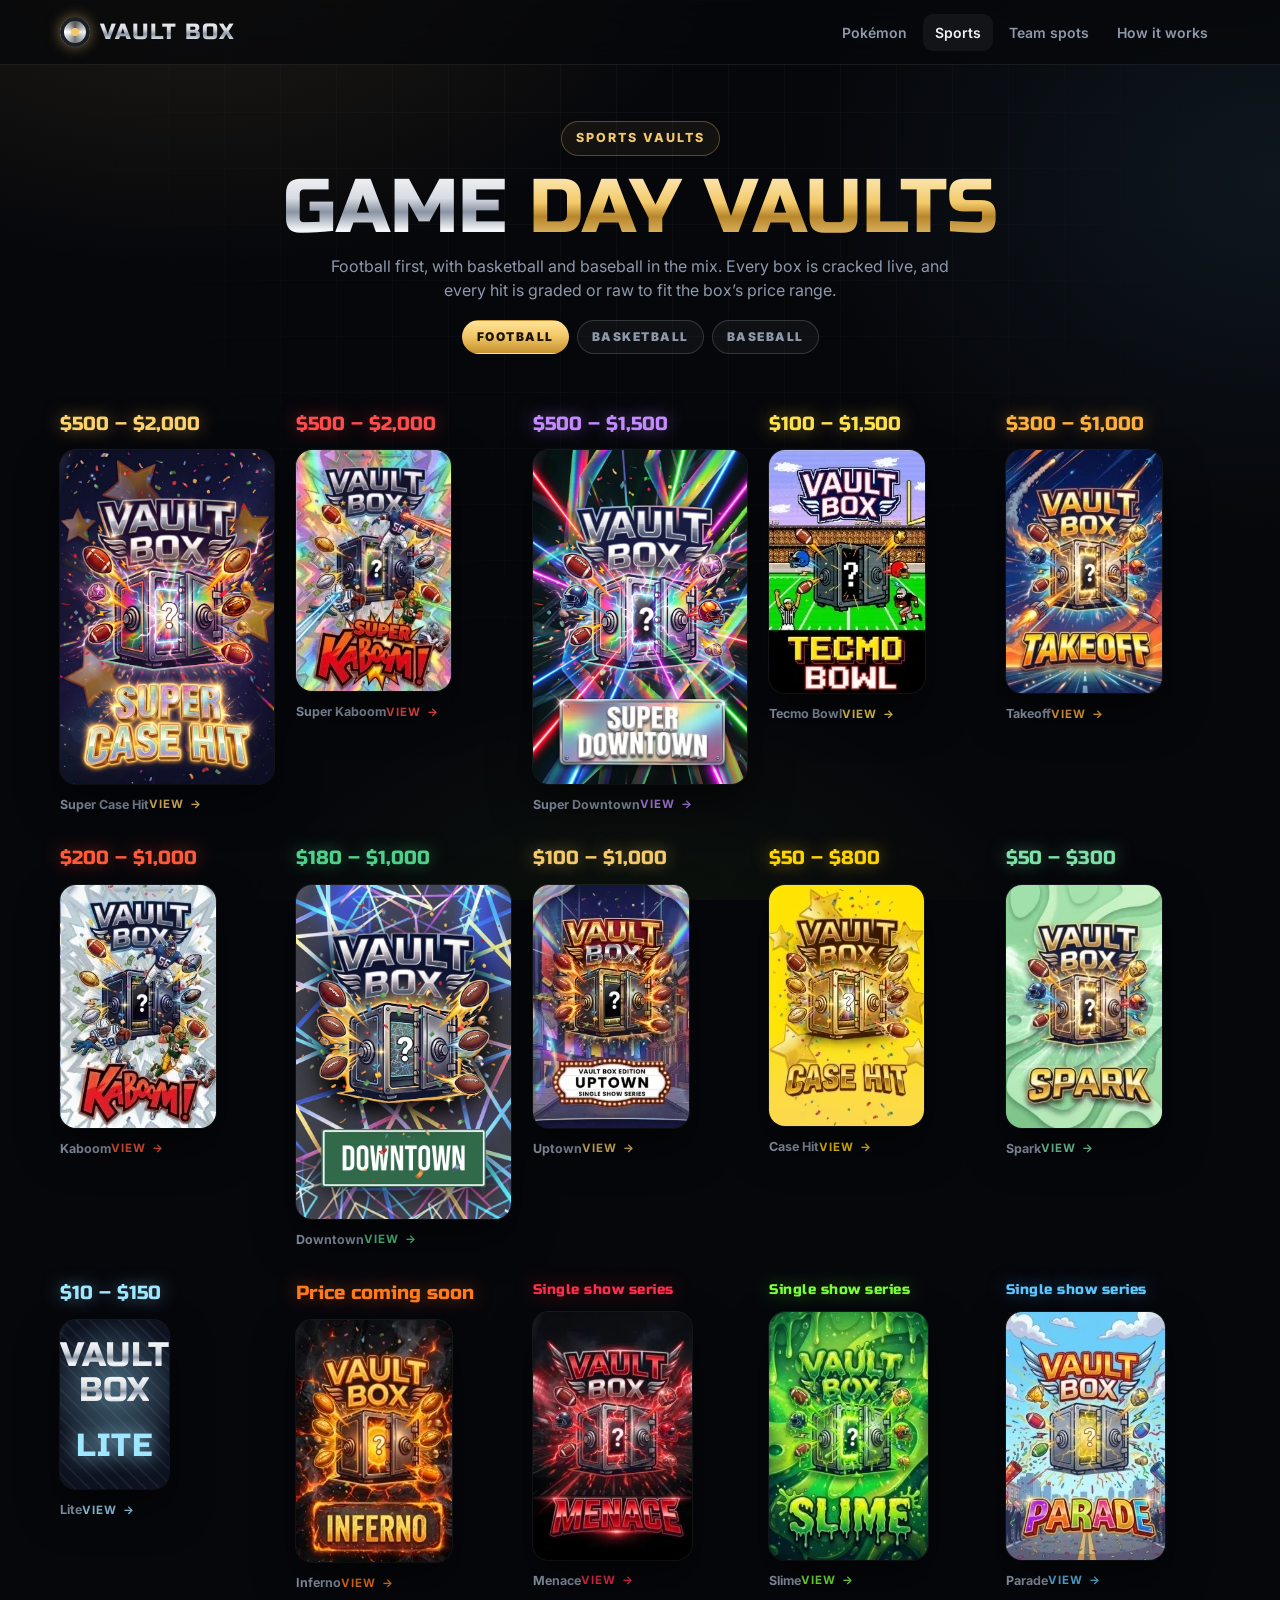
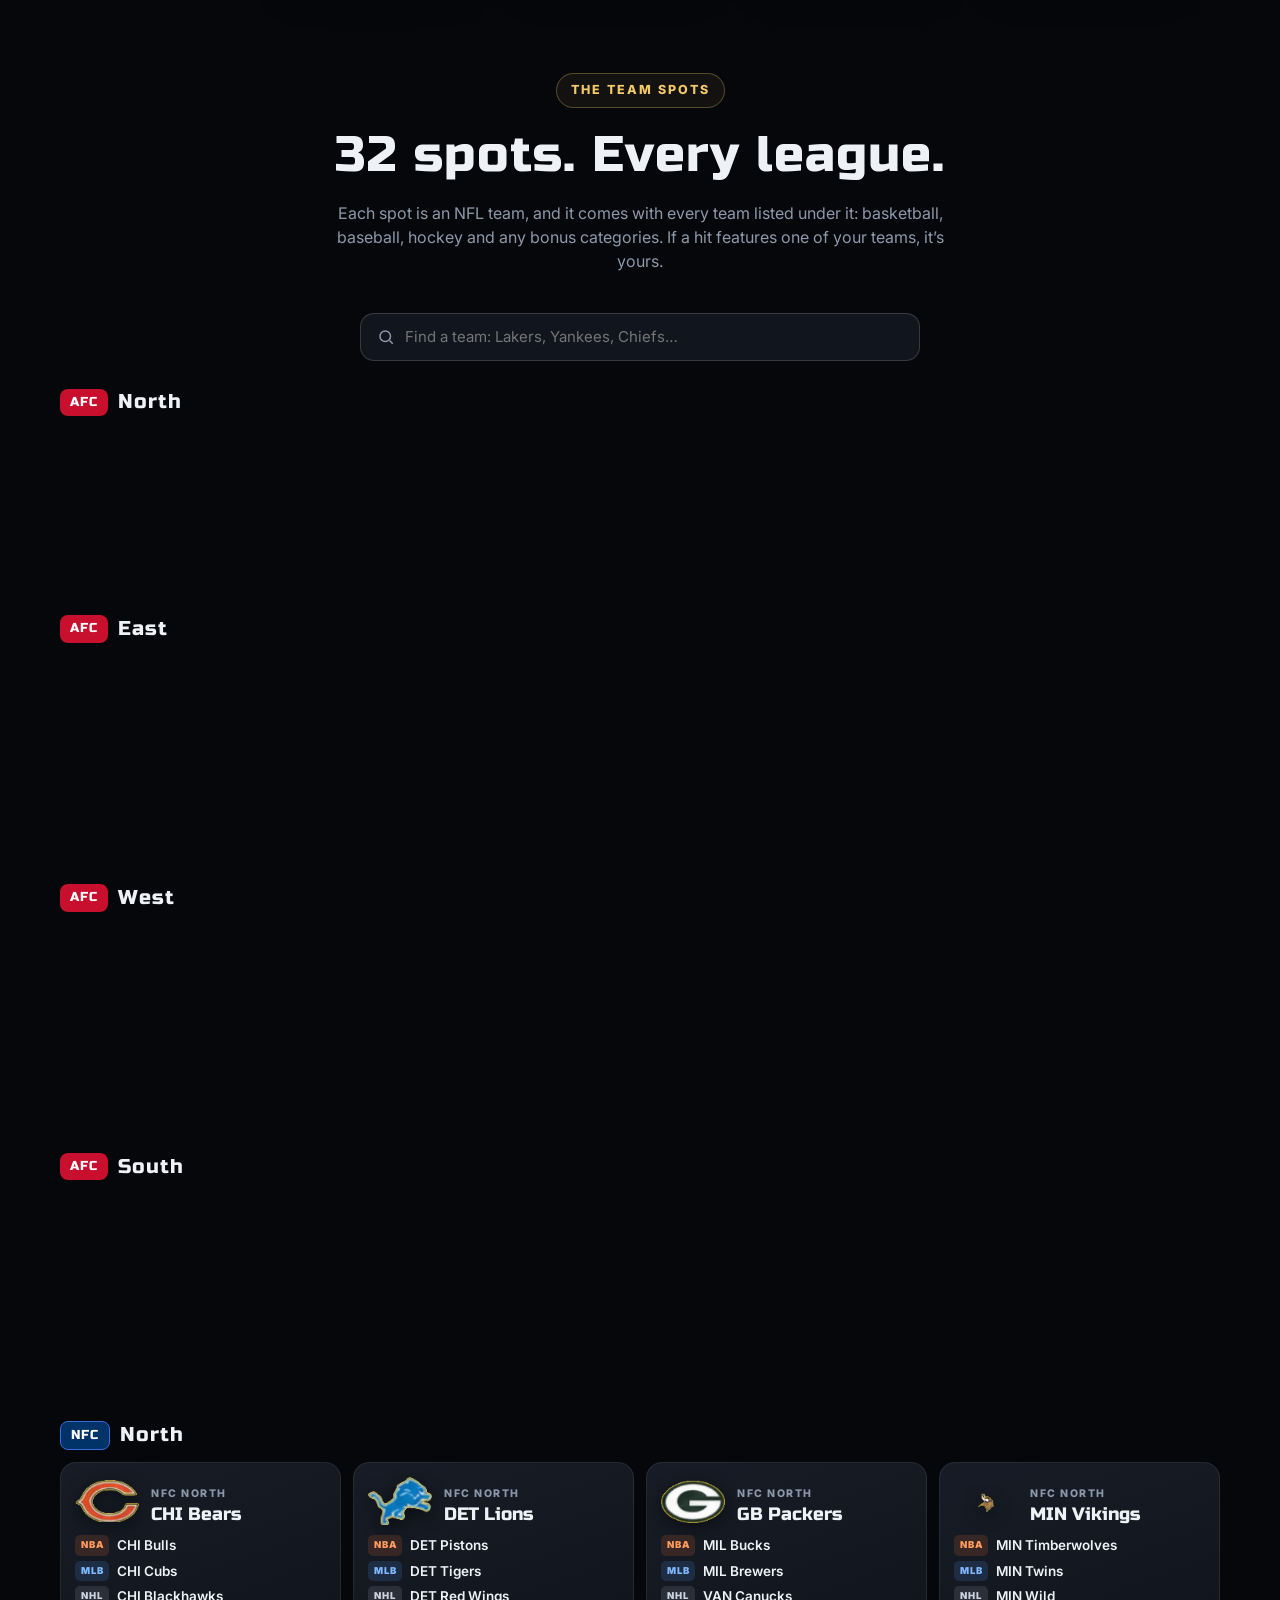
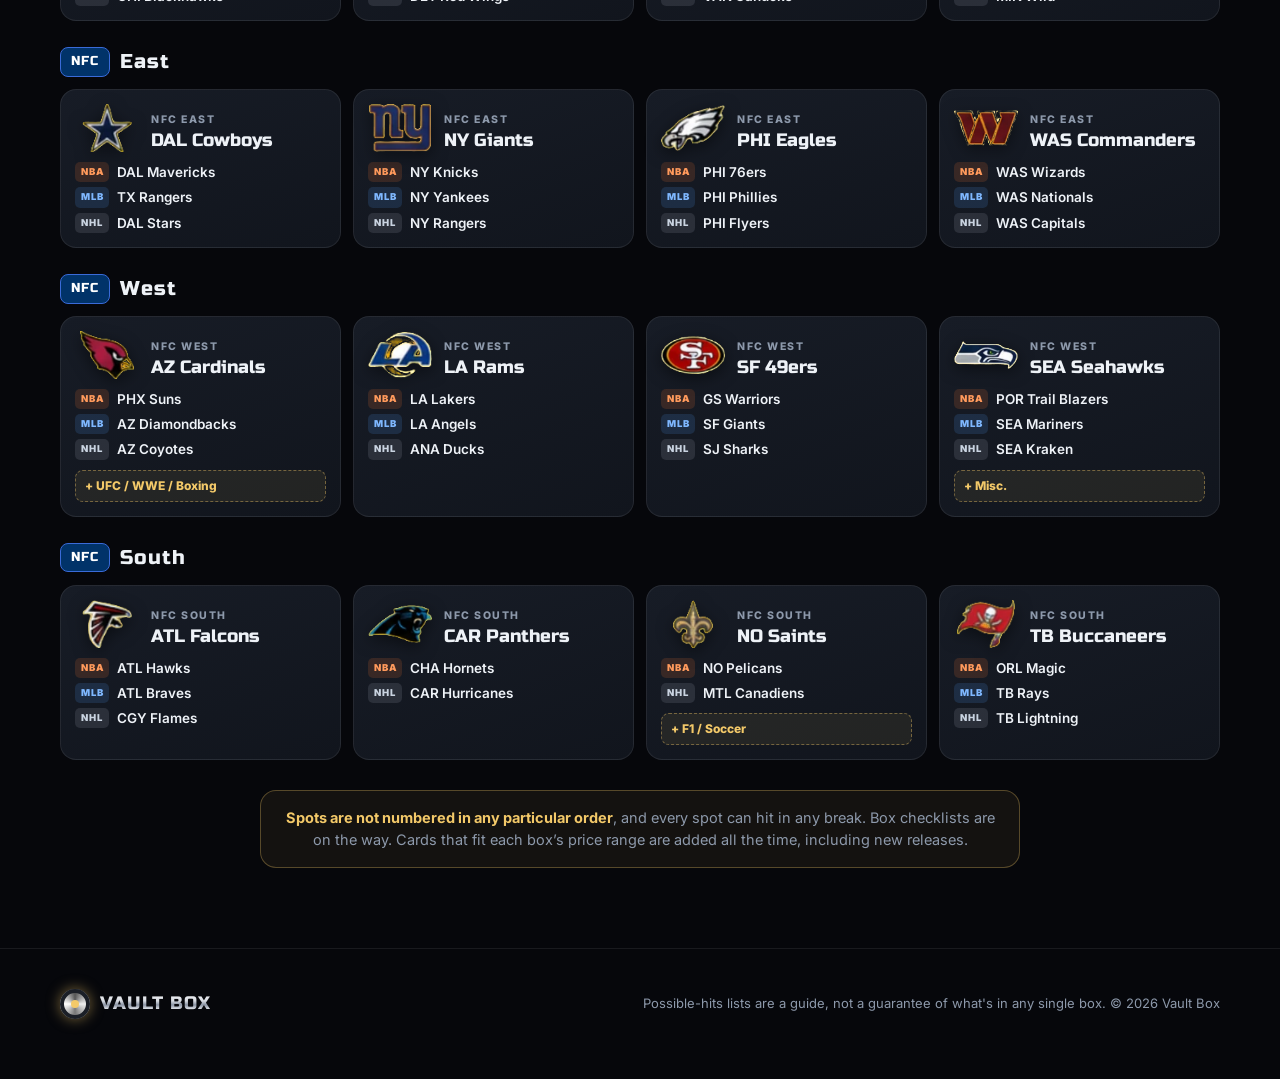
==== commit 3bb2eb52: "Add team spots, new prices and single-show boxes to sports page - 32 NFL team spots from the team sh" ====
--- a/sports.html
+++ b/sports.html
@@ -21,7 +21,7 @@
       <nav>
         <a href="index.html#boxes">Pokémon</a>
         <a class="on" href="sports.html">Sports</a>
-        <a href="spots.html">Spots</a>
+        <a href="#teams">Team spots</a>
         <a class="hide-sm" href="index.html#how">How it works</a>
       </nav>
     </div>
@@ -37,7 +37,21 @@
 
     <div class="lineup sports-lineup" id="lineup"></div>
 
-    <div class="spots-note" style="margin-top:40px"><b>Checklists are on the way.</b> Each box’s full list of possible hits will be posted here soon. Cards that fit each box’s price range are added all the time, including new releases.</div>
+    <section class="block" id="teams">
+      <div class="sec-head">
+        <span class="eyebrow">The team spots</span>
+        <h2>32 spots. Every league.</h2>
+        <p>Each spot is an NFL team, and it comes with every team listed under it: basketball, baseball, hockey and any bonus categories. If a hit features one of your teams, it’s yours.</p>
+      </div>
+      <div class="board-filter">
+        <label class="search">
+          <svg width="18" height="18" viewBox="0 0 24 24" fill="none" stroke="currentColor" stroke-width="2"><circle cx="11" cy="11" r="7"/><path d="M21 21l-4.3-4.3"/></svg>
+          <input id="team-q" type="search" placeholder="Find a team: Lakers, Yankees, Chiefs…" autocomplete="off">
+        </label>
+      </div>
+      <div id="team-board"></div>
+      <div class="spots-note" style="margin:30px auto 0"><b>Spots are not numbered in any particular order</b>, and every spot can hit in any break. Box checklists are on the way. Cards that fit each box’s price range are added all the time, including new releases.</div>
+    </section>
   </main>
 
   <footer>
@@ -53,6 +67,7 @@
   <script src="data/config.js"></script>
   <script src="data/pulls.js"></script>
   <script src="data/sports.js"></script>
+  <script src="data/teams.js"></script>
   <script src="js/sprites.js"></script>
   <script src="js/common.js"></script>
   <script src="js/sports.js"></script>
--- a/css/styles.css
+++ b/css/styles.css
@@ -604,3 +604,38 @@
   box-shadow: 0 8px 20px rgba(0,0,0,.5); border: 2px solid #0b0e15; transition: transform .2s; }
 .sports-promo:hover .thumbs img { transform: translateY(-4px) rotate(-3deg); }
 @media (max-width: 700px) { .sports-promo { grid-template-columns: 1fr; } .sports-promo .thumbs img { width: 60px; } }
+
+/* sports: placeholder art, single-show label, team spots */
+.no-art { width: 100%; height: 100%; display: flex; flex-direction: column; align-items: center; justify-content: center; gap: 2px;
+  font-family: var(--display); text-align: center;
+  background: radial-gradient(circle at 50% 40%, color-mix(in srgb, var(--c) 40%, transparent), transparent 60%),
+    repeating-linear-gradient(45deg, rgba(255,255,255,.05) 0 2px, transparent 2px 10px), #0d1220; }
+.no-art .metal { font-size: clamp(22px, 3vw, 34px); line-height: .95; }
+.no-art b { margin-top: 14px; font-weight: 400; font-size: clamp(22px, 3vw, 32px); color: var(--c); text-shadow: 0 0 20px var(--c); letter-spacing: 1px; }
+.sbox-card .no-art.sbox-art { width: 190px; aspect-ratio: 9 / 14; border-radius: 12px; margin: 0 auto 14px; }
+.box .price.single { font-size: 14px; letter-spacing: .5px; }
+
+.div-row { margin-bottom: 26px; }
+.div-name { font-family: var(--display); font-weight: 400; font-size: 20px; letter-spacing: 1px; margin: 0 0 12px; display: flex; align-items: center; gap: 10px; }
+.div-name b { font-weight: 400; font-size: 13px; padding: 4px 10px; border-radius: 8px; color: #fff; }
+.div-name.afc b { background: #c8102e; }
+.div-name.nfc b { background: #013369; border: 1px solid #3a6bd8; }
+.team-grid { display: grid; grid-template-columns: repeat(4, 1fr); gap: 12px; }
+@media (max-width: 1000px) { .team-grid { grid-template-columns: repeat(2, 1fr); } }
+@media (max-width: 520px) { .team-grid { grid-template-columns: 1fr; } }
+.team { background: linear-gradient(160deg, var(--panel2), var(--panel)); border: 1px solid var(--line); border-radius: 16px; padding: 14px;
+  animation: rise .4s both; transition: transform .2s, border-color .2s; }
+.team:hover { transform: translateY(-3px); border-color: var(--line2); }
+.team-top { display: flex; align-items: center; gap: 12px; margin-bottom: 10px; }
+.team-top img { width: 64px; height: 48px; object-fit: contain; filter: drop-shadow(0 4px 8px rgba(0,0,0,.5)); flex: none; transition: transform .25s; }
+.team:hover .team-top img { transform: scale(1.12) rotate(-4deg); }
+.team-div { font-size: 10.5px; font-weight: 800; letter-spacing: 1.5px; text-transform: uppercase; color: var(--dim); }
+.team h4 { margin: 2px 0 0; font-family: var(--display); font-weight: 400; font-size: 18px; line-height: 1.1; }
+.team ul { list-style: none; margin: 0; padding: 0; display: grid; gap: 5px; }
+.team li { display: flex; align-items: center; gap: 8px; font-size: 13.5px; font-weight: 600; }
+.lg { font-style: normal; font-size: 9.5px; font-weight: 900; letter-spacing: .8px; padding: 3px 6px; border-radius: 5px; width: 34px; text-align: center; flex: none; }
+.lg.nba { background: rgba(255,122,47,.15); color: #ff9a5c; }
+.lg.mlb { background: rgba(80,160,255,.15); color: #7fb8ff; }
+.lg.nhl { background: rgba(200,210,225,.12); color: #c9d3e0; }
+.team-extra { margin-top: 10px; font-size: 12px; font-weight: 800; color: var(--gold); background: rgba(243,201,105,.08);
+  border: 1px dashed rgba(243,201,105,.4); border-radius: 8px; padding: 6px 9px; }
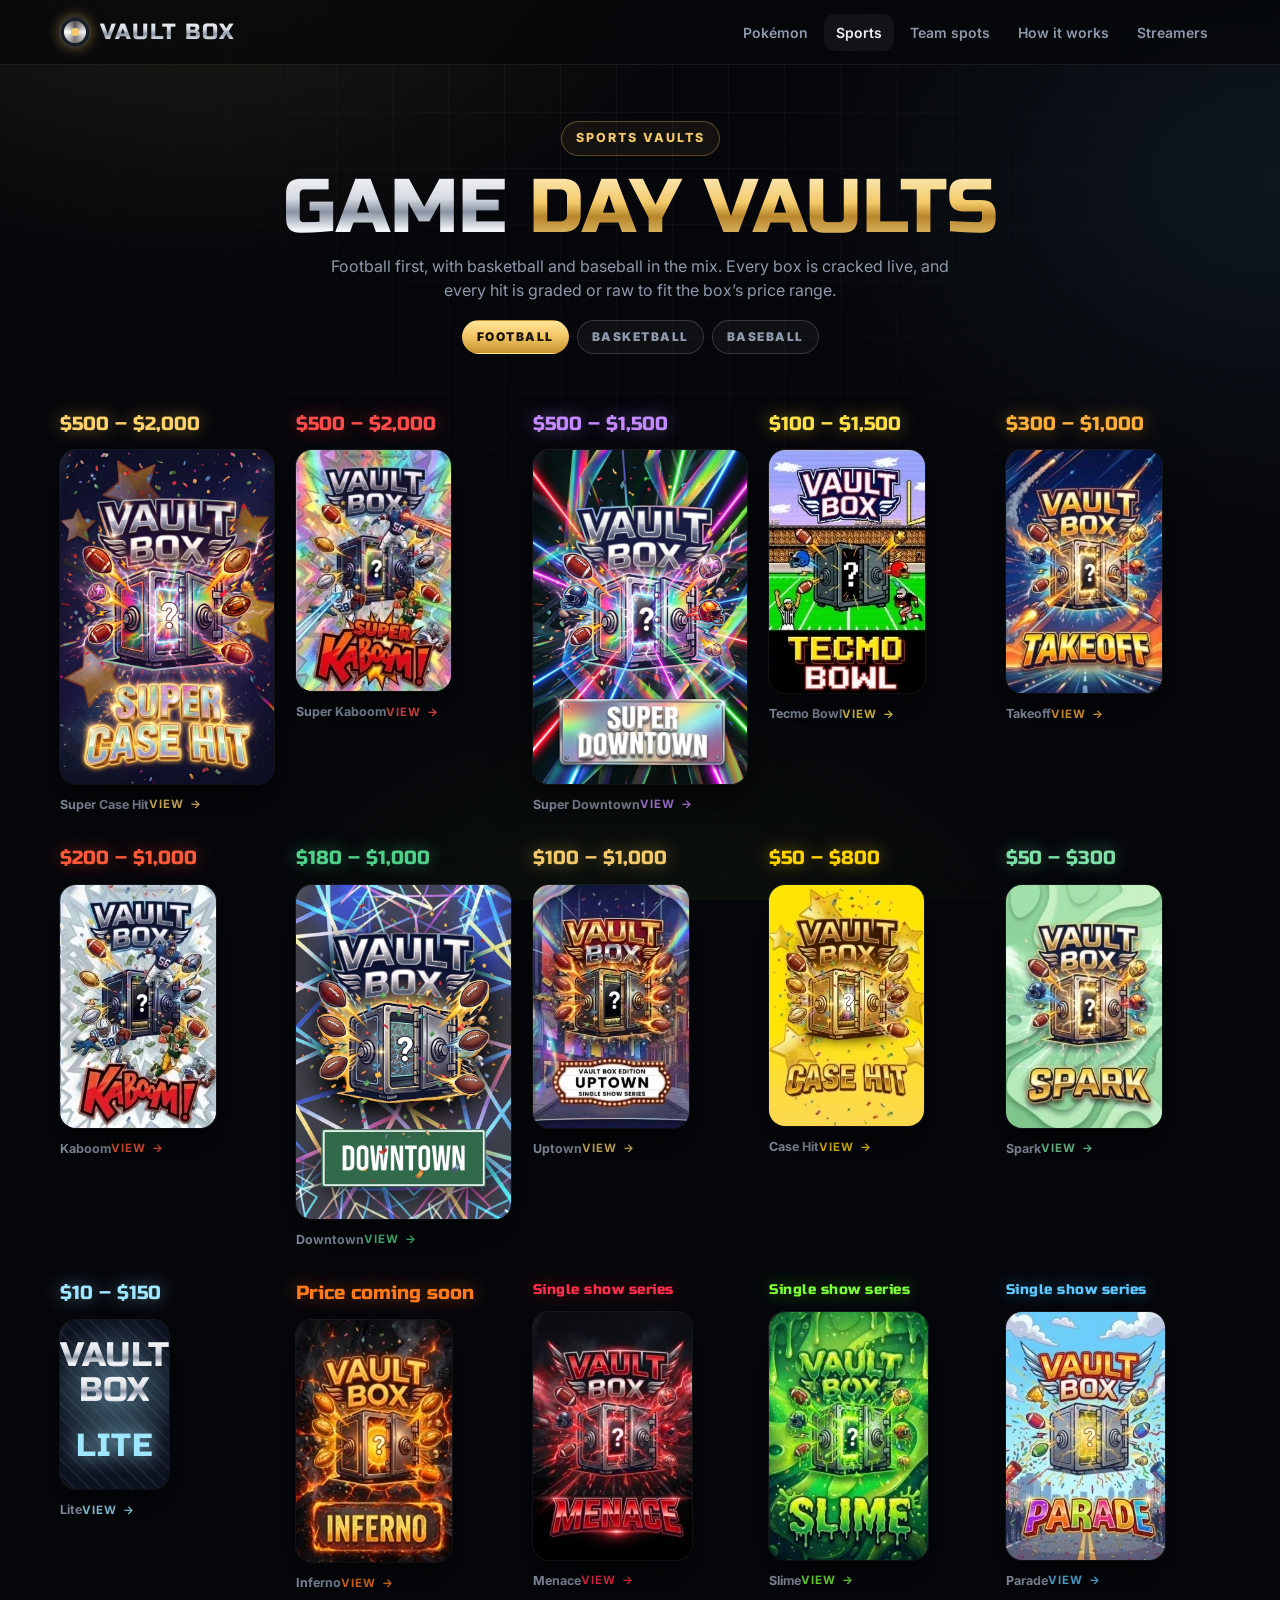
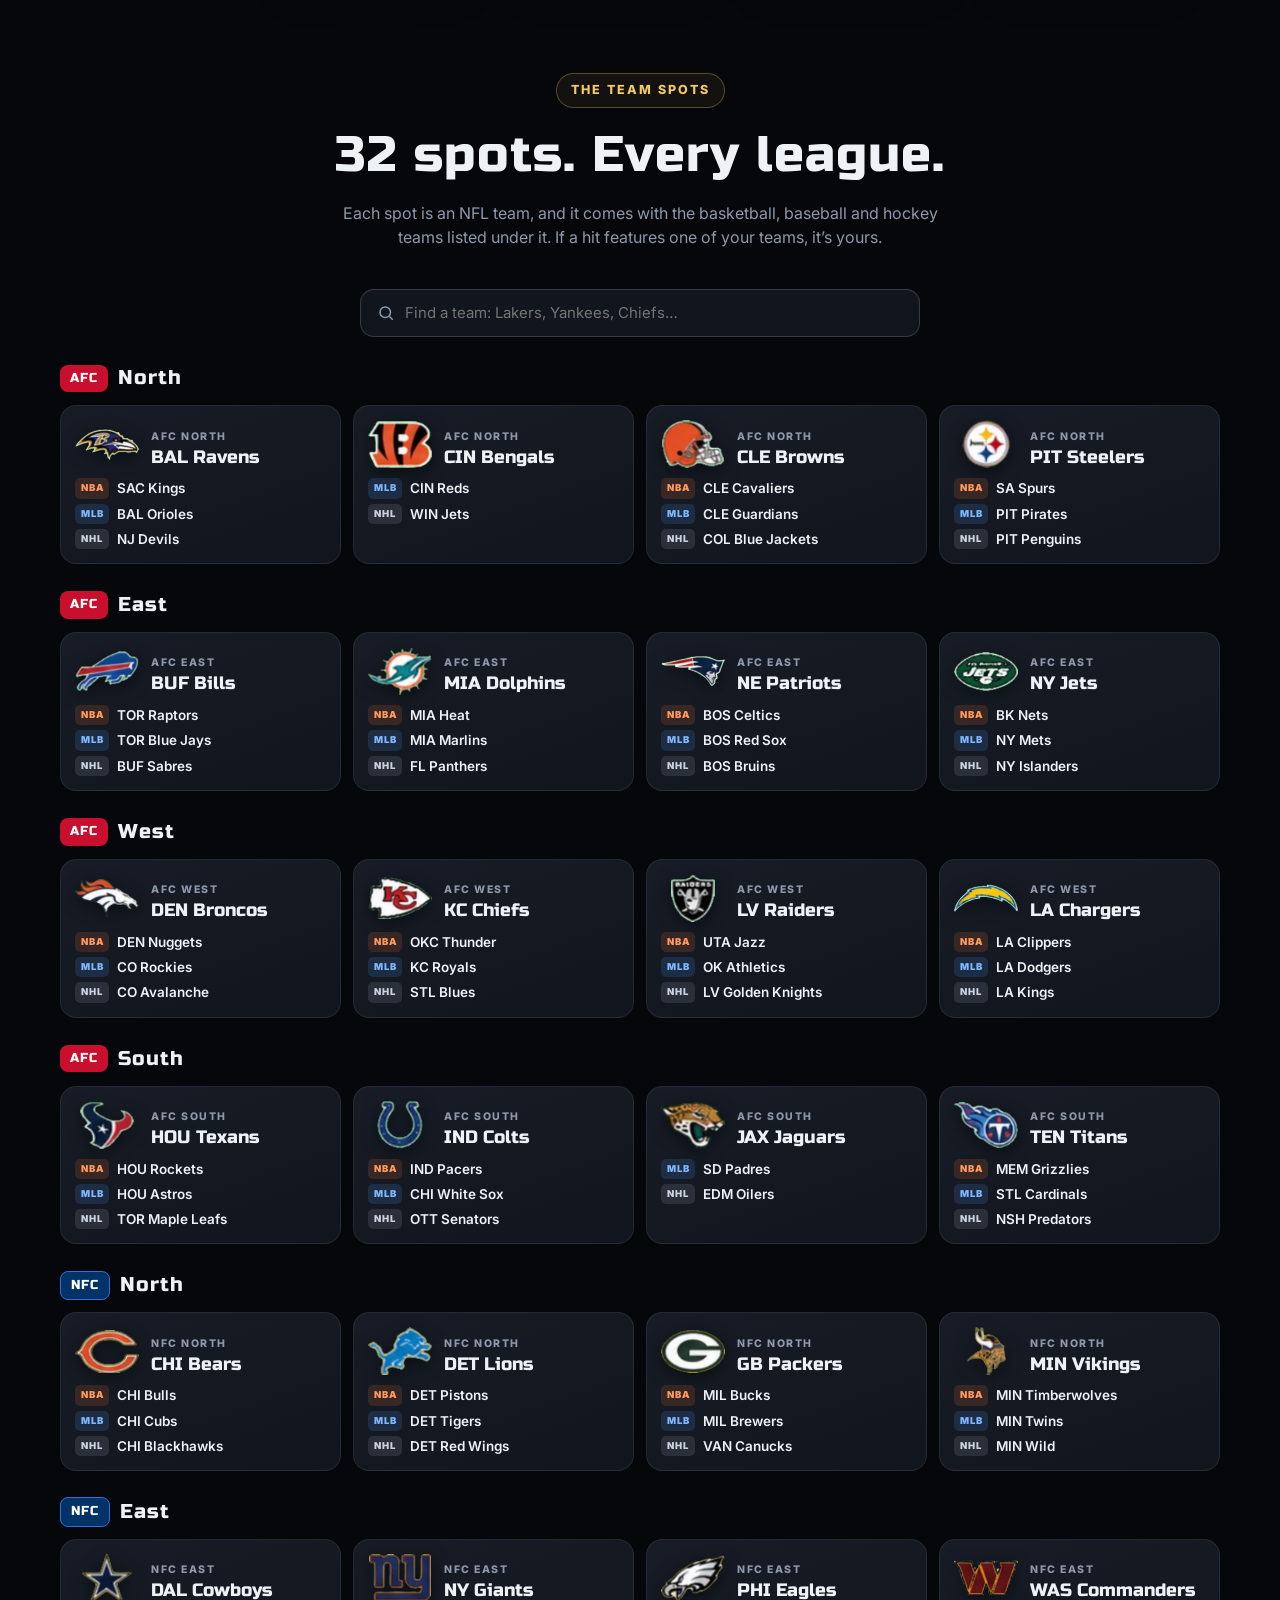
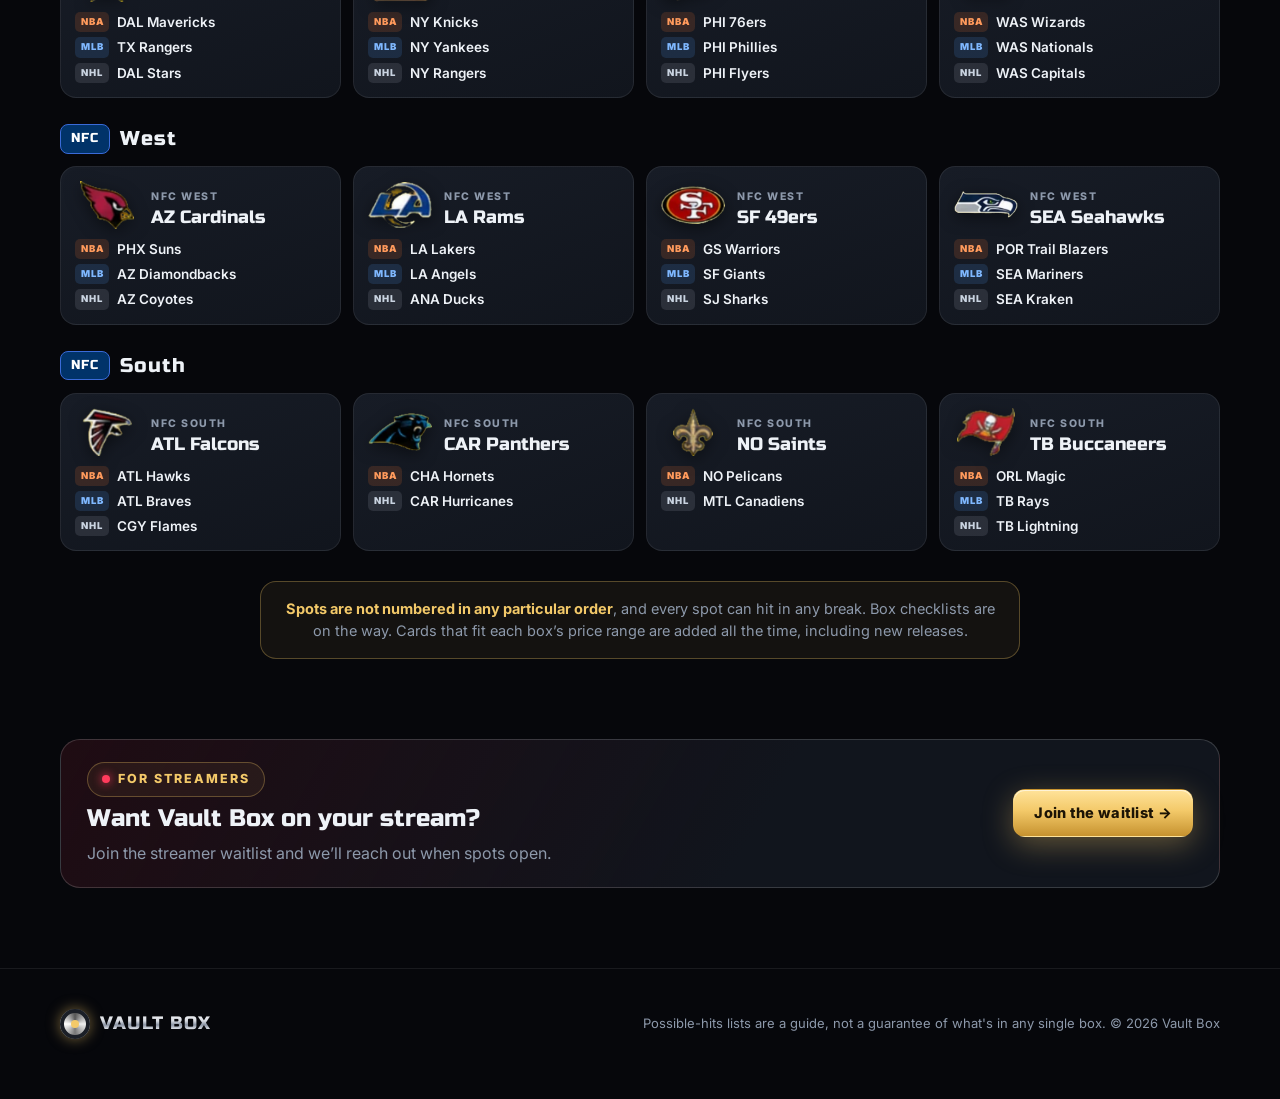
==== commit 25b7142f: "Add streamer waitlist and drop bonus categories from team spots - waitlist.html: streamer sign-up fo" ====
--- a/sports.html
+++ b/sports.html
@@ -23,6 +23,7 @@
         <a class="on" href="sports.html">Sports</a>
         <a href="#teams">Team spots</a>
         <a class="hide-sm" href="index.html#how">How it works</a>
+        <a href="waitlist.html">Streamers</a>
       </nav>
     </div>
   </header>
@@ -41,7 +42,7 @@
       <div class="sec-head">
         <span class="eyebrow">The team spots</span>
         <h2>32 spots. Every league.</h2>
-        <p>Each spot is an NFL team, and it comes with every team listed under it: basketball, baseball, hockey and any bonus categories. If a hit features one of your teams, it’s yours.</p>
+        <p>Each spot is an NFL team, and it comes with the basketball, baseball and hockey teams listed under it. If a hit features one of your teams, it’s yours.</p>
       </div>
       <div class="board-filter">
         <label class="search">
@@ -52,6 +53,12 @@
       <div id="team-board"></div>
       <div class="spots-note" style="margin:30px auto 0"><b>Spots are not numbered in any particular order</b>, and every spot can hit in any break. Box checklists are on the way. Cards that fit each box’s price range are added all the time, including new releases.</div>
     </section>
+    <div style="padding-bottom:80px">
+        <a class="wl-cta reveal-up" href="waitlist.html">
+          <div><span class="eyebrow"><span class="live"></span>For streamers</span><h3>Want Vault Box on your stream?</h3><p>Join the streamer waitlist and we’ll reach out when spots open.</p></div>
+          <span class="btn primary">Join the waitlist →</span>
+        </a>
+    </div>
   </main>
 
   <footer>
--- a/css/styles.css
+++ b/css/styles.css
@@ -639,3 +639,48 @@
 .lg.nhl { background: rgba(200,210,225,.12); color: #c9d3e0; }
 .team-extra { margin-top: 10px; font-size: 12px; font-weight: 800; color: var(--gold); background: rgba(243,201,105,.08);
   border: 1px dashed rgba(243,201,105,.4); border-radius: 8px; padding: 6px 9px; }
+
+/* ---------- streamer waitlist ---------- */
+.wl { display: grid; grid-template-columns: 1fr 1.4fr; gap: 26px; align-items: start; padding-bottom: 80px; }
+@media (max-width: 860px) { .wl { grid-template-columns: 1fr; } }
+.wl-perks { display: grid; gap: 12px; }
+.wl-perk { background: linear-gradient(160deg, var(--panel2), var(--panel)); border: 1px solid var(--line); border-left: 3px solid var(--gold);
+  border-radius: 14px; padding: 16px 18px; display: grid; gap: 4px; }
+.wl-perk b { font-family: var(--display); font-weight: 400; font-size: 18px; }
+.wl-perk span { color: var(--dim); font-size: 14px; }
+.wl-form { background: linear-gradient(160deg, var(--panel2), var(--panel)); border: 1px solid rgba(243,201,105,.35); border-radius: 20px;
+  padding: 24px; display: grid; gap: 14px; box-shadow: 0 0 60px rgba(243,201,105,.08); }
+.wl-row { display: grid; grid-template-columns: 1fr 1fr; gap: 14px; }
+@media (max-width: 520px) { .wl-row { grid-template-columns: 1fr; } }
+.wl-form label { display: grid; gap: 6px; font-size: 13px; font-weight: 700; color: var(--dim); }
+.wl-form input:not([type=checkbox]), .wl-form select, .wl-form textarea {
+  font: inherit; font-size: 15px; color: var(--text); background: rgba(0,0,0,.3); border: 1px solid var(--line2);
+  border-radius: 10px; padding: 11px 12px; outline: none; transition: border-color .15s, box-shadow .15s; width: 100%; }
+.wl-form select option { background: #11151d; }
+.wl-form input:focus, .wl-form select:focus, .wl-form textarea:focus { border-color: var(--gold); box-shadow: 0 0 0 3px rgba(243,201,105,.18); }
+.wl-form fieldset { border: 0; margin: 0; padding: 0; }
+.wl-form legend { font-size: 13px; font-weight: 700; color: var(--dim); margin-bottom: 8px; }
+.wl-checks { display: flex; gap: 10px; flex-wrap: wrap; }
+.wl-checks label { display: flex; align-items: center; gap: 8px; color: var(--text); font-size: 14px; padding: 10px 14px;
+  border: 1px solid var(--line2); border-radius: 10px; cursor: pointer; background: rgba(0,0,0,.2); }
+.wl-checks input { accent-color: #f3c969; width: 16px; height: 16px; }
+.wl-form .hp { position: absolute; left: -9999px; }
+.wl-form button { justify-self: start; }
+.wl-form button:disabled { opacity: .6; cursor: default; transform: none; }
+.wl-msg { margin: 0; min-height: 20px; font-size: 14px; color: var(--dim); }
+.wl-msg b { color: #3ddc84; }
+.wl-form.sent > :not(.wl-msg):not(input[type=hidden]) { display: none; }
+.wl-form.sent .wl-msg { font-size: 17px; text-align: center; padding: 30px 0; }
+.wl-cta { display: flex; justify-content: space-between; align-items: center; gap: 20px; flex-wrap: wrap; padding: 22px 26px; border-radius: 20px;
+  border: 1px solid var(--line2); background: linear-gradient(120deg, rgba(255,59,92,.10), var(--panel) 60%); text-decoration: none; }
+.wl-cta h3 { margin: 4px 0; font-family: var(--display); font-weight: 400; font-size: 24px; }
+.wl-cta p { margin: 0; color: var(--dim); }
+
+/* phone nav: logo row + swipeable link row */
+@media (max-width: 640px) {
+  .nav .wrap { height: auto; flex-wrap: wrap; gap: 2px; padding-top: 10px; padding-bottom: 6px; }
+  .nav nav { margin-left: 0; width: 100%; overflow-x: auto; scrollbar-width: none; flex-wrap: nowrap; }
+  .nav nav::-webkit-scrollbar { display: none; }
+  .nav nav a { flex: none; padding: 7px 10px; font-size: 13.5px; }
+  .nav nav a.hide-sm { display: inline-block; }
+}
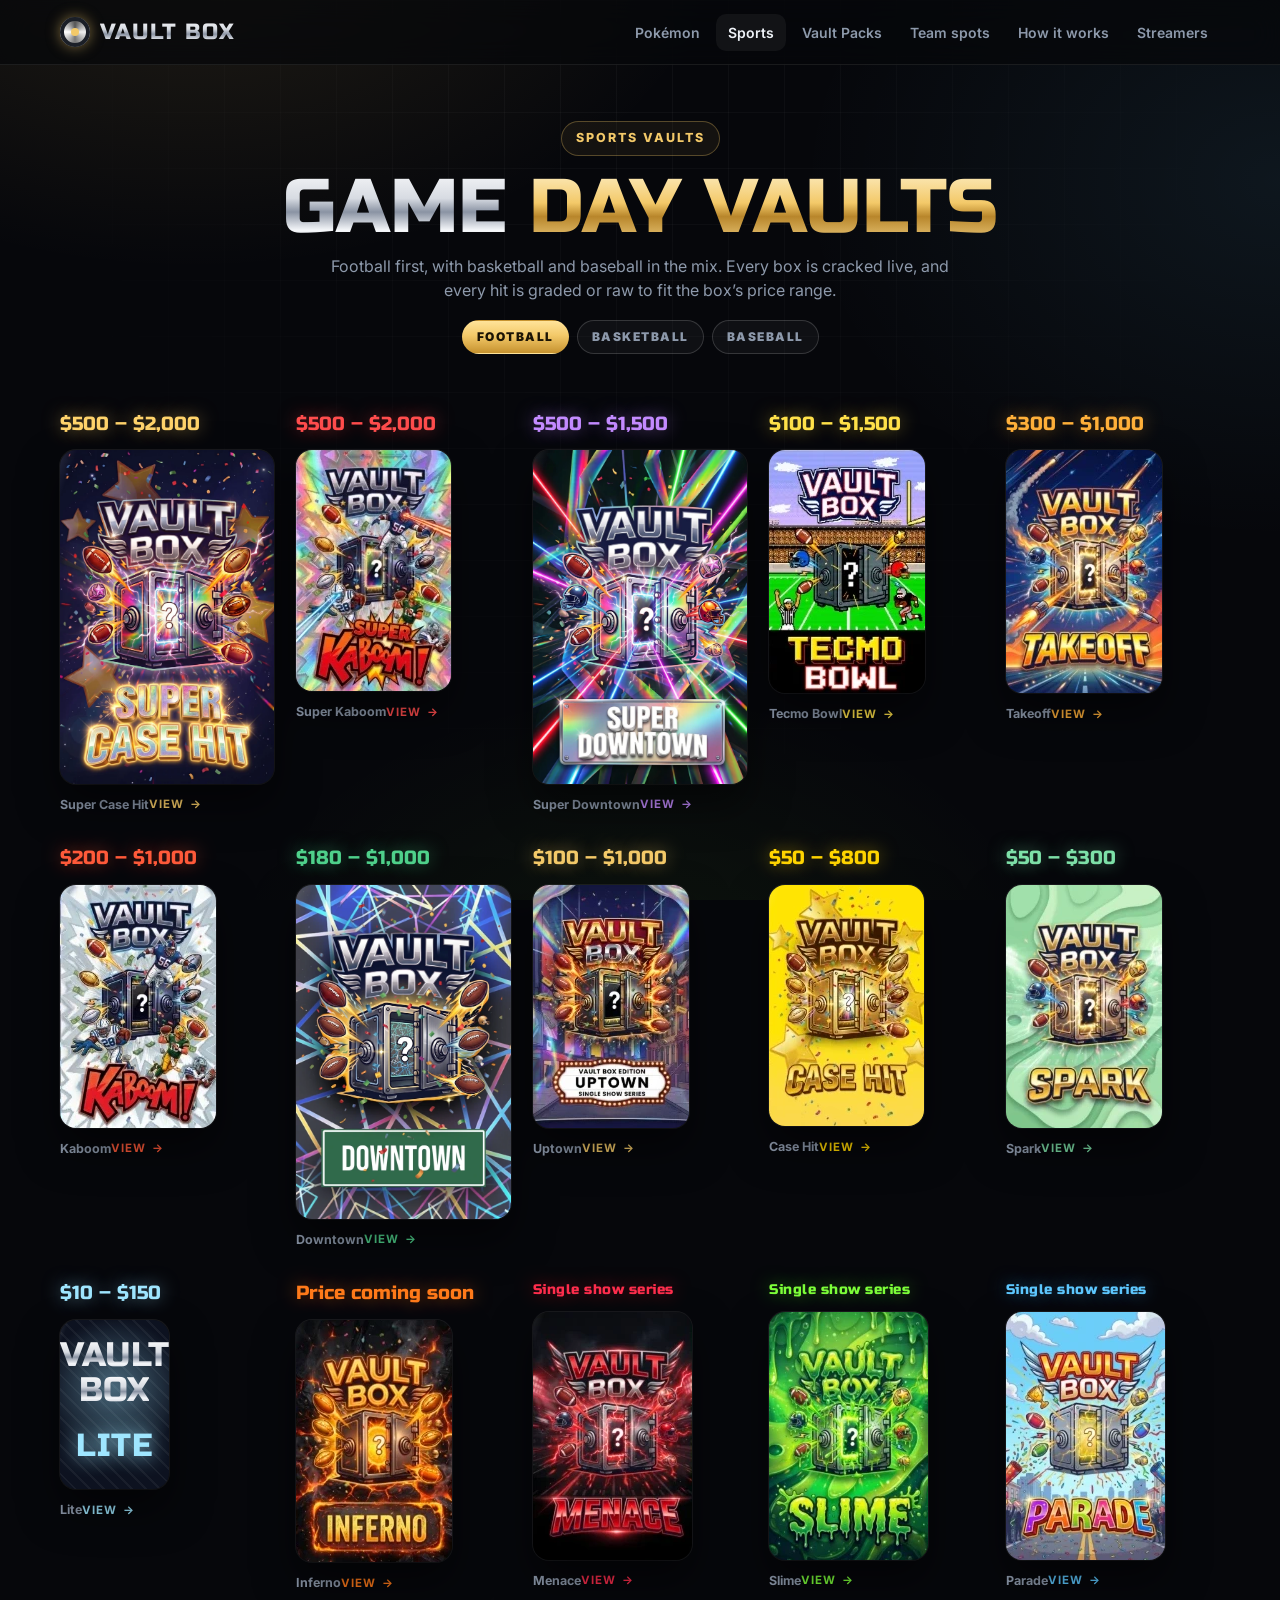
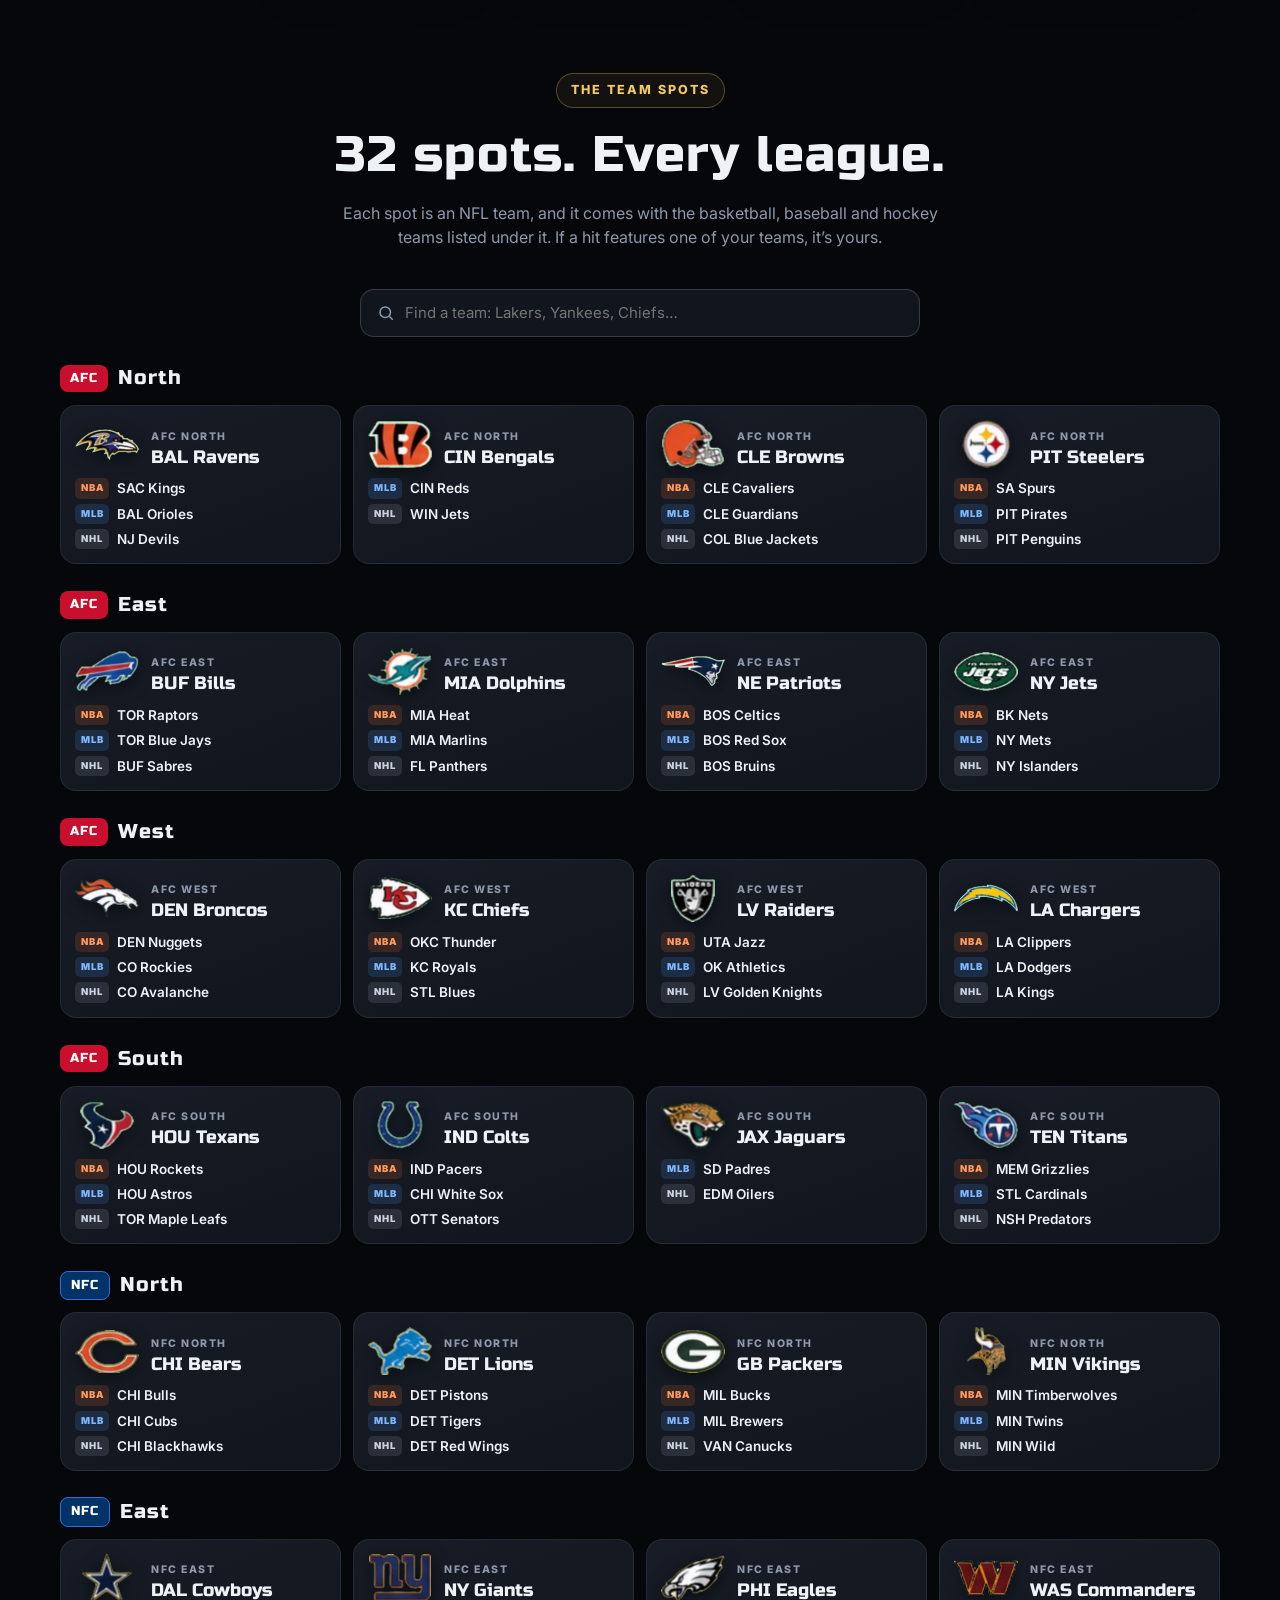
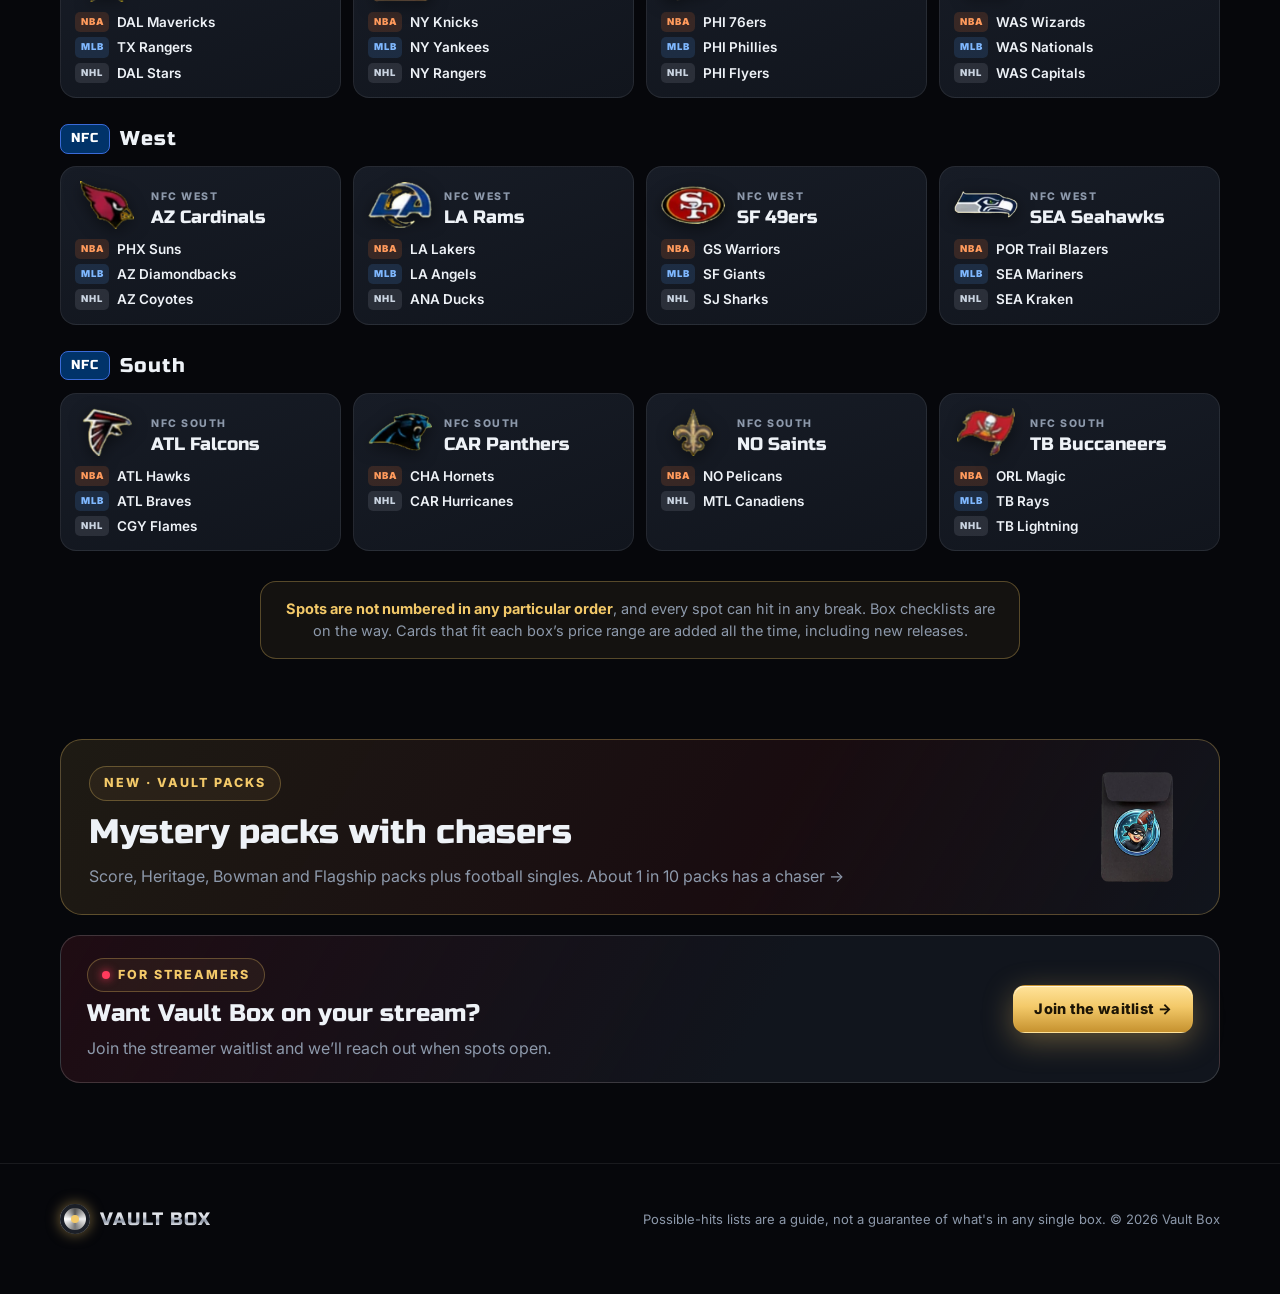
==== commit 8c9a5430: "Add Vault Packs page with chaser checklist vault-packs.html shows the pack, what can be inside (Scor" ====
--- a/sports.html
+++ b/sports.html
@@ -21,6 +21,7 @@
       <nav>
         <a href="index.html#boxes">Pokémon</a>
         <a class="on" href="sports.html">Sports</a>
+        <a href="vault-packs.html">Vault Packs</a>
         <a href="#teams">Team spots</a>
         <a class="hide-sm" href="index.html#how">How it works</a>
         <a href="waitlist.html">Streamers</a>
@@ -54,6 +55,10 @@
       <div class="spots-note" style="margin:30px auto 0"><b>Spots are not numbered in any particular order</b>, and every spot can hit in any break. Box checklists are on the way. Cards that fit each box’s price range are added all the time, including new releases.</div>
     </section>
     <div style="padding-bottom:80px">
+        <a class="sports-promo reveal-up" href="vault-packs.html" style="text-decoration:none;margin-bottom:20px">
+          <div><span class="eyebrow">New · Vault Packs</span><h3>Mystery packs with chasers</h3><p>Score, Heritage, Bowman and Flagship packs plus football singles. About 1 in 10 packs has a chaser →</p></div>
+          <div class="thumbs"><img src="assets/sports/vault-pack.png" alt="" style="aspect-ratio:auto;object-fit:contain;border:0;box-shadow:none;width:90px"></div>
+        </a>
         <a class="wl-cta reveal-up" href="waitlist.html">
           <div><span class="eyebrow"><span class="live"></span>For streamers</span><h3>Want Vault Box on your stream?</h3><p>Join the streamer waitlist and we’ll reach out when spots open.</p></div>
           <span class="btn primary">Join the waitlist →</span>
--- a/css/styles.css
+++ b/css/styles.css
@@ -684,3 +684,33 @@
   .nav nav a { flex: none; padding: 7px 10px; font-size: 13.5px; }
   .nav nav a.hide-sm { display: inline-block; }
 }
+
+/* ---------- vault packs ---------- */
+.pk-hero { display: grid; grid-template-columns: 340px 1fr; gap: 50px; align-items: center; padding: 56px 0 30px; --a: #5ec8ff; }
+@media (max-width: 800px) { .pk-hero { grid-template-columns: 1fr; text-align: center; gap: 24px; padding-top: 36px; } }
+.pk-hero h1 { font-family: var(--display); font-weight: 400; font-size: clamp(44px, 8vw, 88px); line-height: .95; margin: 16px 0 12px; }
+.pk-hero .lead { color: var(--dim); font-size: 18px; margin: 0 0 14px; max-width: 520px; }
+@media (max-width: 800px) { .pk-hero .lead { margin-left: auto; margin-right: auto; } }
+.pk-art { position: relative; max-width: 300px; margin: 0 auto; }
+.pk-art img { position: relative; width: 100%; filter: drop-shadow(0 24px 40px rgba(0,0,0,.6)); animation: float 5s ease-in-out infinite; transform: rotate(-4deg); }
+.pk-glow { position: absolute; inset: 15% -10%; background: radial-gradient(circle, rgba(94,200,255,.45), transparent 65%); filter: blur(10px); animation: pulse 3s ease-in-out infinite; }
+.pk-price { font-family: var(--display); font-size: 26px; color: var(--a); margin: 0 0 12px; }
+.pk-price:empty { display: none; }
+.pk-odds { display: inline-flex; align-items: center; gap: 12px; padding: 12px 16px; border-radius: 14px; text-align: left;
+  border: 1px solid rgba(94,200,255,.4); background: rgba(94,200,255,.08); max-width: 520px; }
+.pk-odds b { font-family: var(--display); font-weight: 400; font-size: 26px; color: #5ec8ff; white-space: nowrap; }
+.pk-odds span { color: var(--dim); font-size: 14px; }
+.pk-inside { display: grid; grid-template-columns: repeat(5, 1fr); gap: 12px; }
+@media (max-width: 1000px) { .pk-inside { grid-template-columns: repeat(2, 1fr); } }
+.pk-item { padding: 20px 16px; border-radius: 16px; text-align: center; display: grid; gap: 4px;
+  background: linear-gradient(160deg, var(--panel2), var(--panel)); border: 1px solid var(--line); transition: transform .2s, border-color .2s; }
+.pk-item:hover { transform: translateY(-4px); border-color: rgba(94,200,255,.6); }
+.pk-item b { font-family: var(--display); font-weight: 400; font-size: 18px; }
+.pk-item span { font-size: 12px; font-weight: 800; letter-spacing: 1px; text-transform: uppercase; color: #5ec8ff; }
+.pk-rules { display: grid; grid-template-columns: repeat(3, 1fr); gap: 12px; }
+@media (max-width: 700px) { .pk-rules { grid-template-columns: 1fr; } }
+.pk-rules div { padding: 22px; border-radius: 16px; text-align: center; display: grid; gap: 4px;
+  background: radial-gradient(circle at 50% 0%, rgba(94,200,255,.16), transparent 70%), var(--panel); border: 1px solid rgba(94,200,255,.3); }
+.pk-rules b { font-family: var(--display); font-weight: 400; font-size: 34px; color: #5ec8ff; }
+.pk-rules span { color: var(--dim); font-size: 14px; }
+#pk-list { --a: #5ec8ff; }
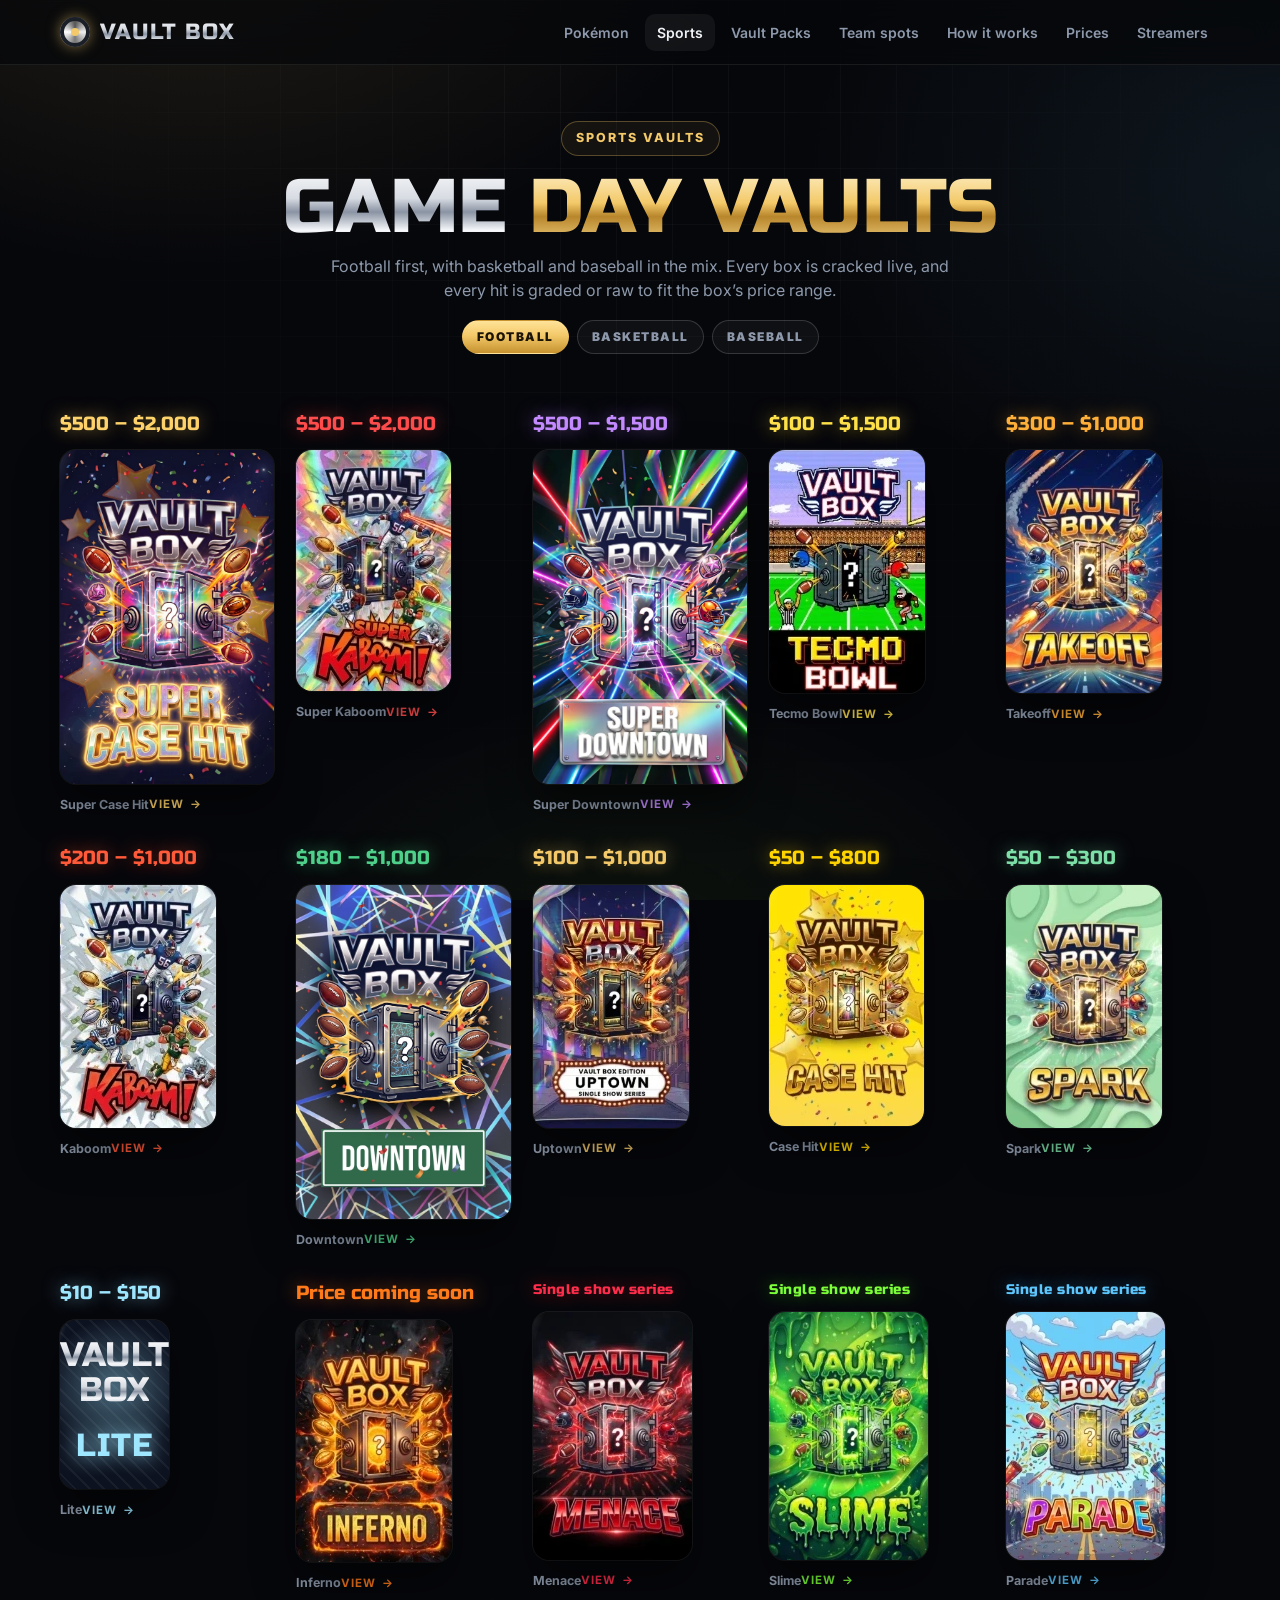
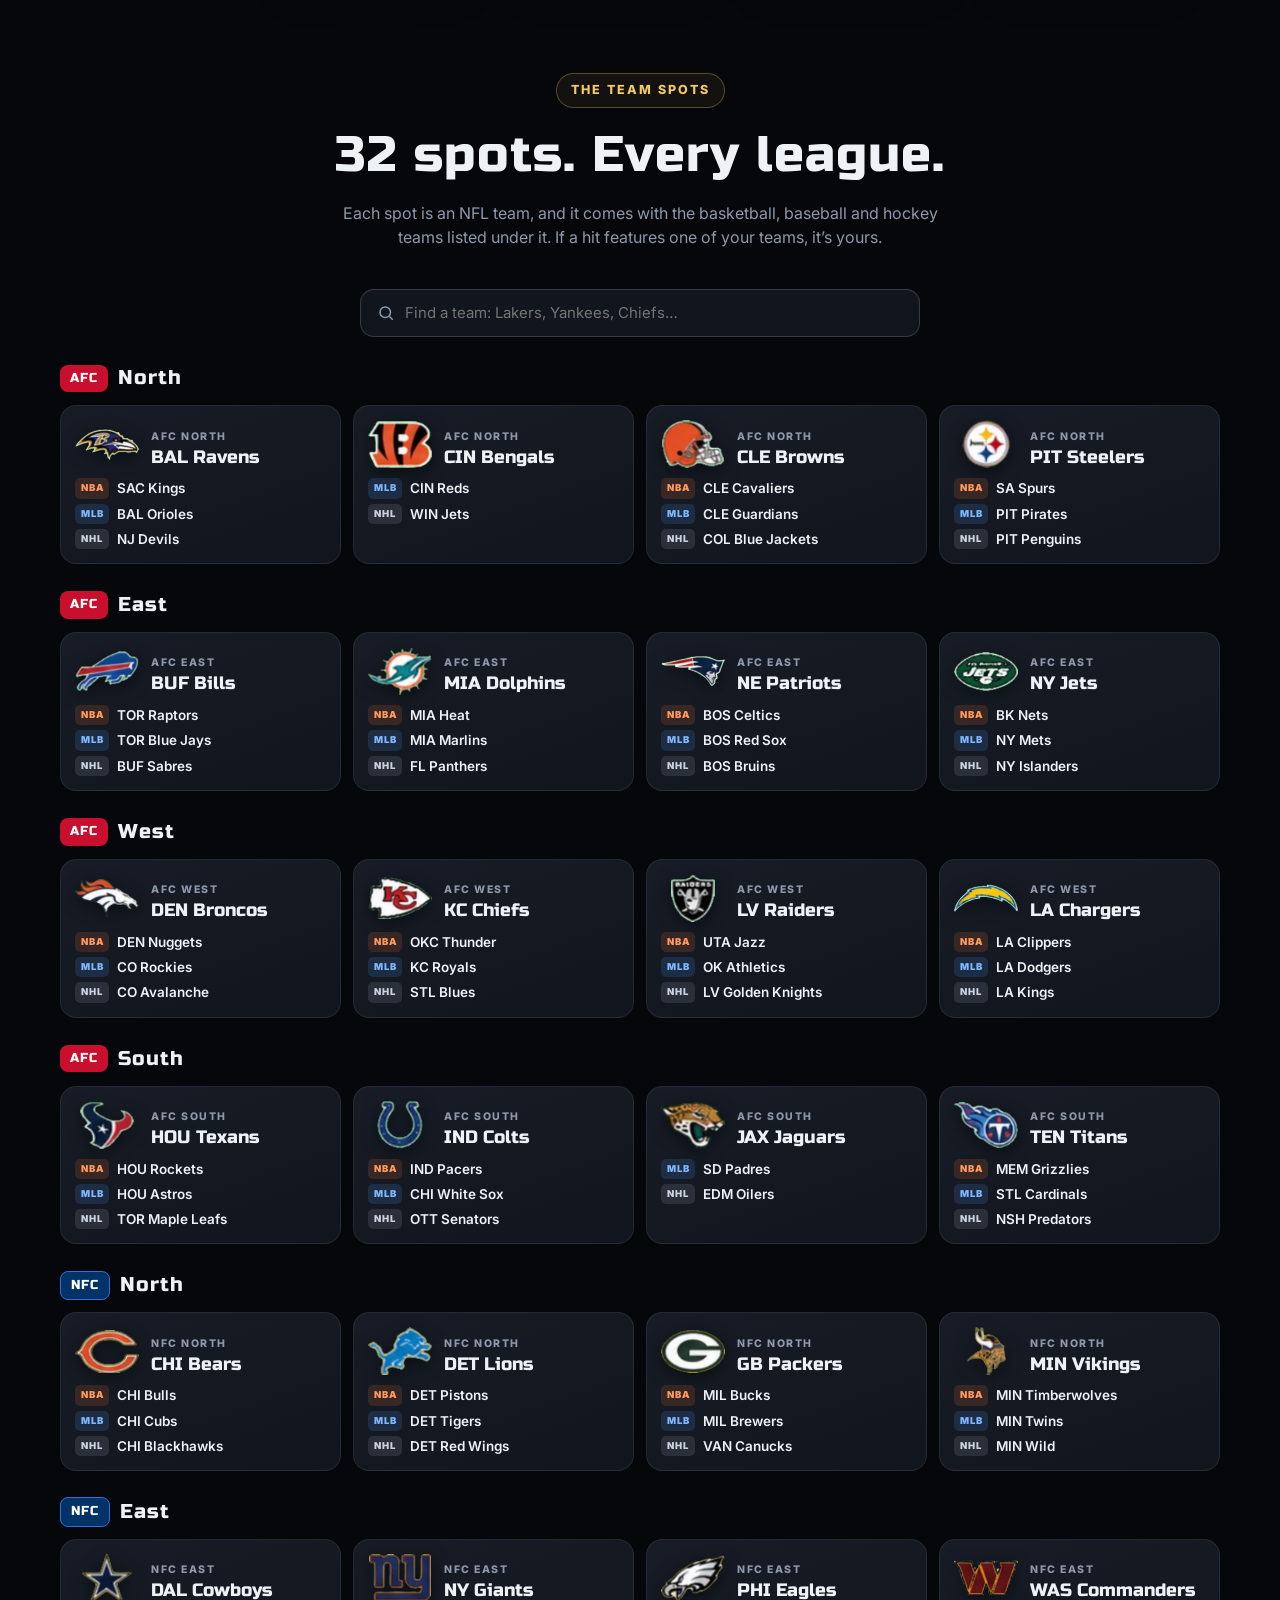
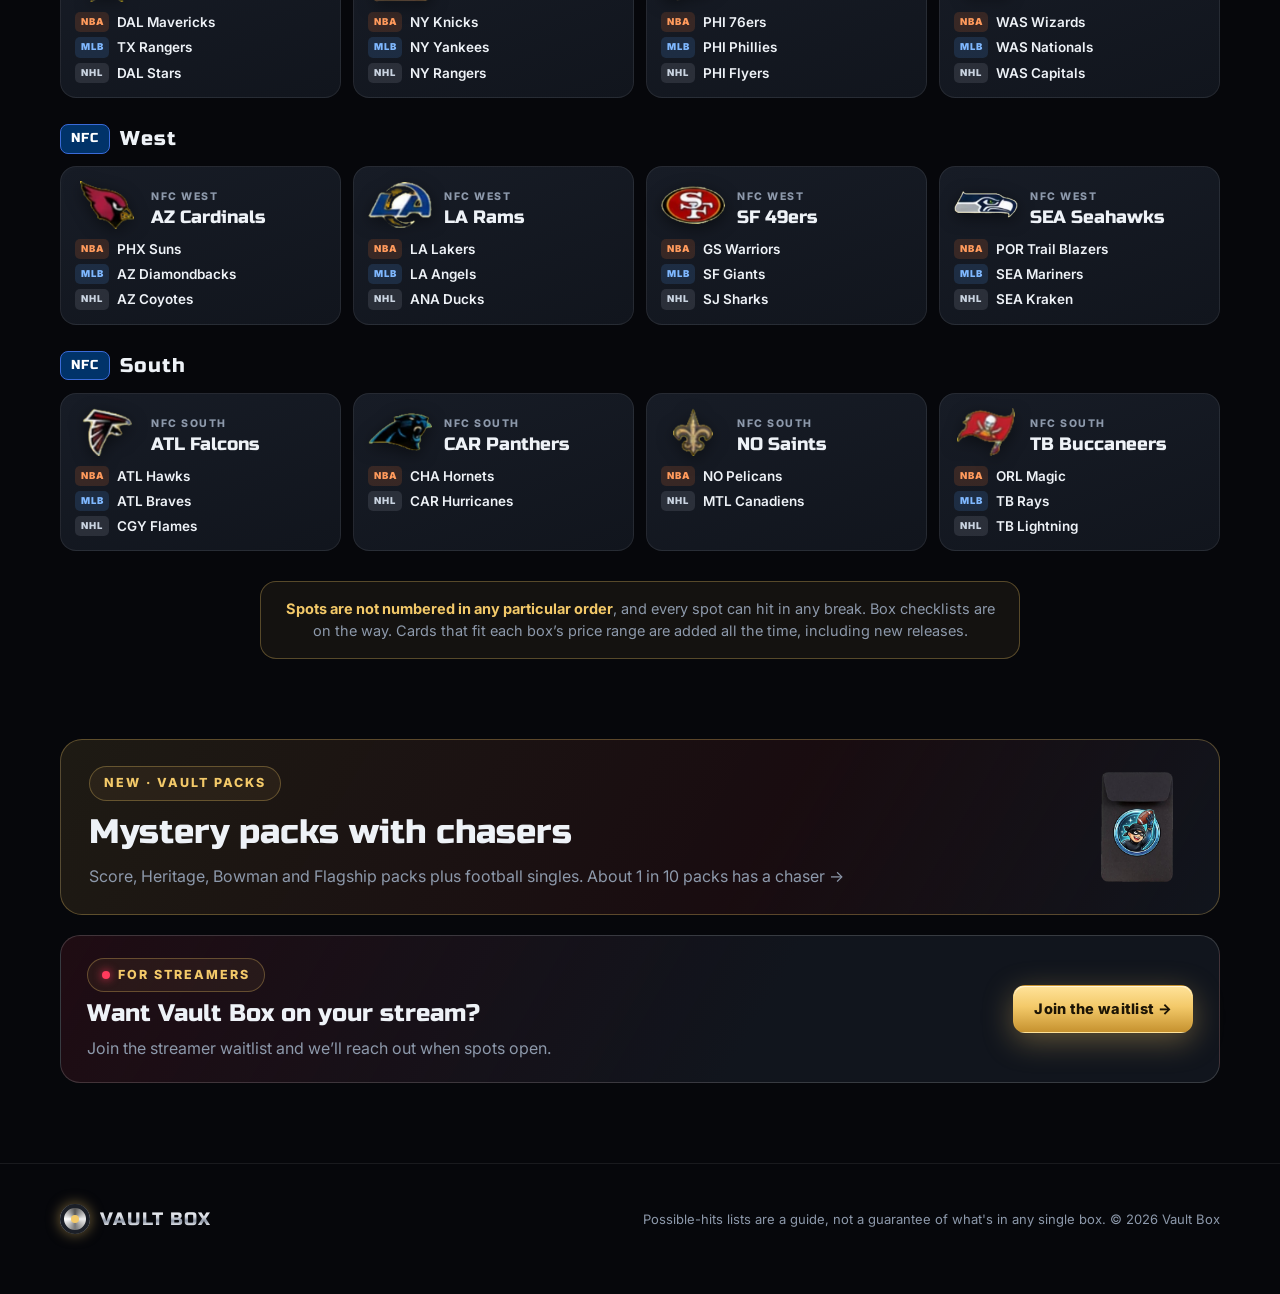
==== commit bc091c93: "Add sealed price check page backed by a daily TCGPlayer price snapshot - prices.html + js/prices.js:" ====
--- a/sports.html
+++ b/sports.html
@@ -24,6 +24,7 @@
         <a href="vault-packs.html">Vault Packs</a>
         <a href="#teams">Team spots</a>
         <a class="hide-sm" href="index.html#how">How it works</a>
+        <a href="prices.html">Prices</a>
         <a href="waitlist.html">Streamers</a>
       </nav>
     </div>
--- a/css/styles.css
+++ b/css/styles.css
@@ -714,3 +714,49 @@
 .pk-rules b { font-family: var(--display); font-weight: 400; font-size: 34px; color: #5ec8ff; }
 .pk-rules span { color: var(--dim); font-size: 14px; }
 #pk-list { --a: #5ec8ff; }
+
+/* ---------- price check (prices.html) ---------- */
+.px-input { max-width: 900px; margin: 0 auto; }
+.px-input textarea {
+  width: 100%; min-height: 190px; resize: vertical; border-radius: 14px; padding: 14px 16px;
+  border: 1px solid var(--line2); background: var(--panel); color: var(--text);
+  font: 14.5px/1.55 ui-monospace, SFMono-Regular, Menlo, Consolas, monospace; outline: 0; transition: 0.2s;
+}
+.px-input textarea:focus { border-color: var(--accent); box-shadow: 0 0 0 4px color-mix(in srgb, var(--accent) 18%, transparent); }
+.px-controls { display: flex; gap: 10px; flex-wrap: wrap; align-items: center; margin-top: 12px; }
+.px-controls .btn:disabled { opacity: 0.45; cursor: default; transform: none; }
+.px-pct { display: inline-flex; align-items: center; gap: 6px; font-size: 13.5px; font-weight: 700; color: var(--dim); }
+.px-pct input { width: 58px; padding: 9px 8px; border-radius: 10px; border: 1px solid var(--line2); background: var(--panel); color: var(--text); font: inherit; font-weight: 800; text-align: center; }
+.px-hint { margin-top: 10px; color: var(--dim); font-size: 12.5px; }
+.px-hint code { background: rgba(255, 255, 255, 0.06); padding: 1px 6px; border-radius: 6px; font-size: 12px; }
+.px-status { margin-top: 8px; min-height: 20px; color: var(--dim); font-size: 13.5px; }
+.px-bad { color: #ff6b81; }
+.gold-text { color: var(--gold); }
+.px-stats { display: grid; grid-template-columns: repeat(auto-fit, minmax(150px, 1fr)); gap: 10px; margin-bottom: 14px; }
+.px-stat { background: var(--panel); border: 1px solid var(--line); border-radius: 14px; padding: 12px 14px; }
+.px-stat span { display: block; color: var(--dim); font-size: 11.5px; letter-spacing: 1.2px; text-transform: uppercase; font-weight: 700; }
+.px-stat b { display: block; font-size: 24px; margin-top: 2px; font-variant-numeric: tabular-nums; }
+.px-stat.gold-stat { border-color: color-mix(in srgb, var(--gold) 45%, transparent); background: linear-gradient(135deg, color-mix(in srgb, var(--gold) 12%, var(--panel)), var(--panel) 60%); }
+.px-stat.gold-stat b { color: var(--gold); }
+.px-tablewrap { overflow-x: auto; }
+.px-table { width: 100%; border-collapse: collapse; background: var(--panel); border: 1px solid var(--line); border-radius: 14px; overflow: hidden; }
+.px-table th, .px-table td { padding: 11px 10px; border-bottom: 1px solid var(--line); text-align: left; vertical-align: top; font-size: 14px; }
+.px-table th { color: var(--dim); font-size: 11px; letter-spacing: 1.2px; text-transform: uppercase; font-weight: 700; }
+.px-table .n { text-align: right; white-space: nowrap; font-variant-numeric: tabular-nums; }
+.px-table tfoot td { font-weight: 800; font-size: 15.5px; background: var(--panel2); border-bottom: 0; }
+.px-name a { color: var(--text); text-decoration: none; border-bottom: 1px dotted var(--dim); font-weight: 700; }
+.px-set, .px-q { color: var(--dim); font-size: 12px; margin-top: 2px; }
+.px-alt { margin-top: 6px; max-width: 100%; background: var(--bg2); color: var(--text); border: 1px solid var(--line2); border-radius: 8px; padding: 6px 8px; font: inherit; font-size: 12.5px; }
+.px-qty { width: 60px; padding: 6px; text-align: right; border-radius: 8px; border: 1px solid var(--line2); background: var(--bg2); color: var(--text); font: inherit; font-weight: 700; }
+@media (max-width: 700px) {
+  .px-table thead { display: none; }
+  .px-table, .px-table tbody, .px-table tfoot, .px-table tr, .px-table td { display: block; width: 100%; }
+  .px-table tr { padding: 10px 12px 8px; border-bottom: 1px solid var(--line); }
+  .px-table td { border: 0; padding: 2px 0; }
+  .px-table td.n { display: inline-block; width: auto; text-align: left; margin: 8px 16px 0 0; }
+  .px-table td.n::before { content: attr(data-l); display: block; color: var(--dim); font-size: 10.5px; letter-spacing: 1px; text-transform: uppercase; font-weight: 700; }
+  .px-table tfoot tr { display: flex; flex-wrap: wrap; gap: 0 16px; align-items: flex-end; }
+  .px-table tfoot td { width: auto; }
+  .px-table tfoot td:empty { display: none; }
+  .px-alt { width: 100%; }
+}
